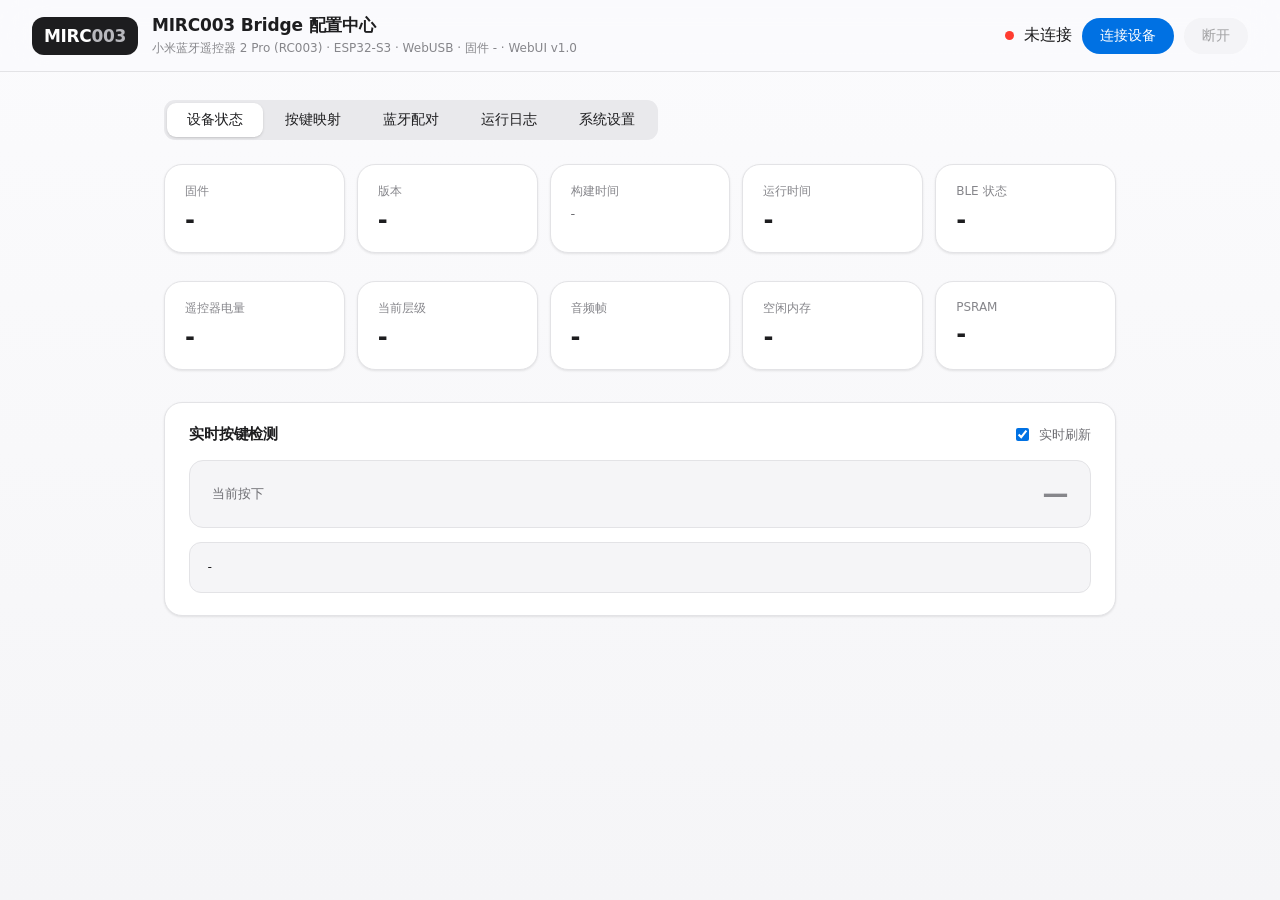
==== webusb-config/index.html @ 29a8bda3 "fix(webui): correct D-pad icon alignment and make icons white Icons anchored with bottom/right neede" ====
<!DOCTYPE html>
<html lang="zh-CN">
<head>
  <meta charset="UTF-8" />
  <meta name="viewport" content="width=device-width, initial-scale=1.0" />
  <meta name="theme-color" content="#fbfbfd" />
  <title>MIRC003 Bridge - WebUSB 配置中心</title>
  <link rel="stylesheet" href="assets/style.css?v=19" />
</head>
<body>
  <header class="topbar">
    <div class="brand">
      <div class="logo">MIRC<span>003</span></div>
      <div>
        <h1>MIRC003 Bridge 配置中心</h1>
        <p class="subtitle">小米蓝牙遥控器 2 Pro (RC003) · ESP32-S3 · WebUSB · <span id="hdr-version">固件 -</span> · <span id="webui-version">WebUI -</span></p>
      </div>
    </div>
    <div class="conn">
      <span id="conn-dot" class="dot"></span>
      <span id="conn-text">未连接</span>
      <button id="btn-connect" class="btn primary">连接设备</button>
      <button id="btn-disconnect" class="btn" disabled>断开</button>
    </div>
  </header>

  <main>
    <section id="unsupported" class="card warn hidden">
      当前浏览器不支持 WebUSB。请使用桌面版 Chrome / Edge（Android 版 Chrome 不支持 WebUSB）。
    </section>

    <nav class="tabs">
      <button class="tab active" data-tab="status">设备状态</button>
      <button class="tab" data-tab="keymap">按键映射</button>
      <button class="tab" data-tab="ble">蓝牙配对</button>
      <button class="tab" data-tab="logs">运行日志</button>
      <button class="tab" data-tab="system">系统设置</button>
    </nav>

    <!-- ================= 状态 ================= -->
    <section class="panel active" id="panel-status">
      <div class="grid stats">
        <div class="card stat"><span class="label">固件</span><span id="st-firmware" class="value">-</span></div>
        <div class="card stat"><span class="label">版本</span><span id="st-version" class="value">-</span></div>
        <div class="card stat"><span class="label">构建时间</span><span id="st-build" class="value small">-</span></div>
        <div class="card stat"><span class="label">运行时间</span><span id="st-uptime" class="value">-</span></div>
        <div class="card stat"><span class="label">BLE 状态</span><span id="st-ble" class="value">-</span></div>
        <div class="card stat"><span class="label">遥控器电量</span><span id="st-battery" class="value">-</span></div>
        <div class="card stat"><span class="label">当前层级</span><span id="st-layer" class="value">-</span></div>
        <div class="card stat"><span class="label">音频帧</span><span id="st-frames" class="value">-</span></div>
        <div class="card stat"><span class="label">空闲内存</span><span id="st-heap" class="value">-</span></div>
        <div class="card stat"><span class="label">PSRAM</span><span id="st-psram" class="value">-</span></div>
      </div>
      <div class="card">
        <div class="card-head">
          <h3>实时按键检测</h3>
          <label class="check"><input type="checkbox" id="telemetry-live" checked /> 实时刷新</label>
        </div>
        <div class="live-key">
          <span class="live-label">当前按下</span>
          <span id="live-key-name" class="live-value">—</span>
        </div>
        <pre id="telemetry" class="code">-</pre>
      </div>
    </section>

    <!-- ================= 按键映射 ================= -->
    <section class="panel" id="panel-keymap">
      <div class="card">
        <div class="card-head">
          <h3>配置层级</h3>
          <div class="row">
            <button id="btn-keymap-refresh" class="btn small">读取</button>
            <button id="btn-keymap-save" class="btn small primary">保存到设备</button>
            <button id="btn-keymap-reset" class="btn small danger">恢复出厂</button>
          </div>
        </div>
        <div id="layer-tabs" class="layer-tabs"></div>
        <p class="hint">点击遥控器上的按键进行单击 / 长按 / 双击行为配置。非默认层未配置的按键会自动继承默认层（穿透）。</p>
      </div>
      <div id="keymap-grid" class="keymap-grid"></div>
      <p class="remote-info" id="remote-info">将鼠标移到按键上查看映射</p>
    </section>

    <!-- ================= 蓝牙 ================= -->
    <section class="panel" id="panel-ble">
      <div class="card">
        <div class="card-head">
          <h3>已绑定遥控器</h3>
          <div class="row">
            <button id="btn-ble-info" class="btn small">刷新</button>
            <button id="btn-ble-unpair" class="btn small danger">解除绑定</button>
            <button id="btn-ble-reconnect" class="btn small">重新连接</button>
          </div>
        </div>
        <pre id="ble-info" class="code">-</pre>
      </div>
      <div class="card">
        <div class="card-head">
          <h3>扫描附近设备</h3>
          <button id="btn-ble-scan" class="btn small primary">扫描</button>
        </div>
        <p class="hint">拿起遥控器，同时按住「主页键 + 菜单键」3 秒，待指示灯快闪进入配对广播后点击扫描。</p>
        <div class="table-wrap">
          <table id="ble-table">
            <thead><tr><th>名称</th><th>MAC</th><th>RSSI</th><th></th></tr></thead>
            <tbody></tbody>
          </table>
        </div>
      </div>
    </section>

    <!-- ================= 日志 ================= -->
    <section class="panel" id="panel-logs">
      <div class="card">
        <div class="card-head">
          <h3>设备日志</h3>
          <div class="row">
            <label class="check"><input type="checkbox" id="log-auto" checked /> 自动刷新</label>
            <button id="btn-logs-refresh" class="btn small">刷新</button>
            <button id="btn-logs-clear" class="btn small danger">清空</button>
          </div>
        </div>
        <pre id="log-view" class="code log-view"></pre>
      </div>
    </section>

    <!-- ================= 系统 ================= -->
    <section class="panel" id="panel-system">
      <div class="card">
        <h3>设备信息</h3>
        <pre id="device-info" class="code">-</pre>
      </div>
      <div class="card">
        <h3>操作</h3>
        <div class="row">
          <button id="btn-restart" class="btn">重启设备</button>
          <button id="btn-nvs-reset" class="btn danger">恢复出厂设置 (清空 NVS)</button>
        </div>
        <p class="hint">恢复出厂设置会清除按键映射与蓝牙绑定信息，设备将自动重启。</p>
      </div>
      <div class="card">
        <h3>原始配置 (JSON)</h3>
        <p class="hint">可在此直接导入 / 导出完整多层级配置。</p>
        <textarea id="raw-json" class="raw" spellcheck="false"></textarea>
        <div class="row">
          <button id="btn-json-load" class="btn small">从设备读取</button>
          <button id="btn-json-apply" class="btn small primary">写入设备</button>
        </div>
      </div>
    </section>
  </main>

  <!-- 按键编辑弹窗 -->
  <div id="modal" class="modal hidden">
    <div class="modal-box">
      <div class="card-head">
        <h3 id="modal-title">按键配置</h3>
        <button id="modal-close" class="btn small">关闭</button>
      </div>
      <div id="modal-body"></div>
      <div class="row end">
        <button id="modal-cancel" class="btn small">取消</button>
        <button id="modal-apply" class="btn small primary">应用</button>
      </div>
    </div>
  </div>

  <div id="toast" class="toast hidden"></div>

  <script src="assets/mirc003.js?v=2"></script>
  <script src="assets/app.js?v=26"></script>
</body>
</html>
---- webusb-config/assets/style.css ----
:root {
  color-scheme: light;
  /* Apple / Xiaomi inspired light palette */
  --bg: #f5f5f7;
  --bg-grad: #fbfbfd;
  --surface: #ffffff;
  --surface-2: #f5f5f7;
  --border: #e3e3e6;
  --border-strong: #d2d2d7;
  --text: #1d1d1f;
  --text-2: #6e6e73;
  --text-3: #86868b;
  --accent: #0071e3;
  --accent-hover: #0077ed;
  --accent-soft: rgba(0, 113, 227, 0.1);
  --green: #34c759;
  --red: #ff3b30;
  --orange: #ff9500;
  --shadow-sm: 0 1px 2px rgba(0, 0, 0, 0.04), 0 1px 3px rgba(0, 0, 0, 0.06);
  --shadow-md: 0 4px 14px rgba(0, 0, 0, 0.08);
  --radius: 18px;
}

* { box-sizing: border-box; }

html { scroll-behavior: smooth; }

body {
  margin: 0;
  font-family: -apple-system, BlinkMacSystemFont, "SF Pro Text", "SF Pro Display",
    "PingFang SC", "Helvetica Neue", "Microsoft YaHei", system-ui, sans-serif;
  background: linear-gradient(180deg, var(--bg-grad) 0%, var(--bg) 100%);
  color: var(--text);
  min-height: 100vh;
  -webkit-font-smoothing: antialiased;
  text-rendering: optimizeLegibility;
}

h1, h2, h3 { margin: 0; font-weight: 600; letter-spacing: -0.01em; }

/* ----------------------------- top bar ----------------------------- */
.topbar {
  display: flex;
  align-items: center;
  justify-content: space-between;
  gap: 16px;
  padding: 14px 32px;
  background: rgba(251, 251, 253, 0.8);
  border-bottom: 1px solid var(--border);
  position: sticky;
  top: 0;
  backdrop-filter: saturate(180%) blur(20px);
  -webkit-backdrop-filter: saturate(180%) blur(20px);
  z-index: 20;
  flex-wrap: wrap;
}

.brand { display: flex; align-items: center; gap: 14px; }
.logo {
  font-weight: 600;
  font-size: 17px;
  letter-spacing: -0.02em;
  color: #fff;
  padding: 9px 12px;
  border-radius: 12px;
  background: var(--text);
}
.logo span { color: #b8b8bd; }
h1 { font-size: 17px; font-weight: 600; }
.subtitle { margin: 3px 0 0; color: var(--text-3); font-size: 12px; }

.conn { display: flex; align-items: center; gap: 10px; }
.dot {
  width: 9px; height: 9px; border-radius: 50%;
  background: var(--red);
  transition: background 0.2s ease;
}
.dot.on { background: var(--green); }

main { max-width: 1000px; margin: 0 auto; padding: 26px 24px 90px; }

/* ----------------------------- tabs (segmented) ----------------------------- */
.tabs {
  display: inline-flex;
  gap: 2px;
  margin: 2px 0 24px;
  padding: 3px;
  border-radius: 11px;
  background: #e9e9ec;
  flex-wrap: wrap;
}
.tab {
  background: transparent;
  color: var(--text);
  border: none;
  padding: 8px 20px;
  border-radius: 9px;
  cursor: pointer;
  font-size: 14px;
  font-weight: 500;
  transition: background 0.15s ease, box-shadow 0.15s ease;
}
.tab:hover { color: var(--text); }
.tab.active {
  background: #fff;
  box-shadow: 0 1px 3px rgba(0, 0, 0, 0.12), 0 1px 1px rgba(0, 0, 0, 0.04);
}

.panel { display: none; }
.panel.active { display: block; animation: fade 0.24s ease; }
@keyframes fade { from { opacity: 0; transform: translateY(5px); } to { opacity: 1; } }

/* ----------------------------- cards ----------------------------- */
.card {
  background: var(--surface);
  border: 1px solid var(--border);
  border-radius: var(--radius);
  padding: 22px 24px;
  margin-bottom: 16px;
  box-shadow: var(--shadow-sm);
}
.card.warn { border-color: #ffd60a; background: #fffbe6; color: #7a5c00; }
.card-head {
  display: flex;
  align-items: center;
  justify-content: space-between;
  gap: 12px;
  margin-bottom: 16px;
  flex-wrap: wrap;
}
.card-head h3 { font-size: 15px; font-weight: 600; }

/* ----------------------------- stats ----------------------------- */
.grid { display: grid; gap: 12px; }
.stats { grid-template-columns: repeat(auto-fill, minmax(160px, 1fr)); margin-bottom: 16px; }
.stat {
  display: flex;
  flex-direction: column;
  gap: 6px;
  padding: 18px 20px;
  transition: transform 0.18s ease, box-shadow 0.18s ease;
}
.stat:hover { transform: translateY(-2px); box-shadow: var(--shadow-md); }
.stat .label { color: var(--text-3); font-size: 12px; font-weight: 500; }
.stat .value { font-size: 24px; font-weight: 600; letter-spacing: -0.02em; }
.stat .value.small { font-size: 13px; font-weight: 500; color: var(--text-2); }

/* ----------------------------- buttons ----------------------------- */
.btn {
  background: #e8e8ed;
  color: var(--text);
  border: none;
  border-radius: 980px;
  padding: 9px 18px;
  cursor: pointer;
  font-size: 14px;
  font-weight: 500;
  font-family: inherit;
  transition: background 0.15s ease, transform 0.12s ease, opacity 0.15s ease;
}
.btn:hover:not(:disabled) { background: #dcdce1; }
.btn:active:not(:disabled) { transform: scale(0.97); }
.btn:focus-visible { outline: 3px solid var(--accent-soft); outline-offset: 1px; }
.btn:disabled { opacity: 0.4; cursor: not-allowed; }
.btn.small { padding: 7px 15px; font-size: 13px; }
.btn.primary { background: var(--accent); color: #fff; }
.btn.primary:hover:not(:disabled) { background: var(--accent-hover); }
.btn.danger { background: #fff0ef; color: var(--red); }
.btn.danger:hover:not(:disabled) { background: #ffe3e1; }
.row { display: flex; gap: 10px; align-items: center; flex-wrap: wrap; }
.row.end { justify-content: flex-end; margin-top: 16px; }
.hint { color: var(--text-2); font-size: 13px; margin: 8px 0 0; line-height: 1.6; }

/* ----------------------------- code ----------------------------- */
.code {
  background: var(--surface-2);
  border: 1px solid var(--border);
  border-radius: 12px;
  padding: 14px 16px;
  font-family: "SF Mono", "Cascadia Code", Menlo, Consolas, monospace;
  font-size: 12.5px;
  line-height: 1.65;
  color: var(--text);
  overflow: auto;
  max-height: 260px;
  white-space: pre-wrap;
  word-break: break-word;
  margin: 0;
}
.log-view { max-height: 460px; }

/* ----------------------------- live key ----------------------------- */
.live-key {
  display: flex;
  align-items: center;
  justify-content: space-between;
  gap: 14px;
  padding: 18px 22px;
  margin-bottom: 14px;
  border-radius: 14px;
  background: var(--surface-2);
  border: 1px solid var(--border);
}
.live-key .live-label { color: var(--text-2); font-size: 13px; }
.live-key .live-value {
  font-size: 26px;
  font-weight: 600;
  letter-spacing: -0.02em;
  color: var(--text-3);
  transition: color 0.1s ease;
}
.live-key .live-value.active { color: var(--accent); }

/* ----------------------------- layer tabs ----------------------------- */
.layer-tabs { display: flex; gap: 8px; flex-wrap: wrap; margin-bottom: 16px; }
.layer-tab {
  padding: 8px 16px;
  border-radius: 980px;
  border: 1px solid var(--border-strong);
  background: var(--surface);
  color: var(--text-2);
  cursor: pointer;
  font-size: 13px;
  font-weight: 500;
  transition: all 0.15s ease;
}
.layer-tab:hover { border-color: var(--accent); color: var(--text); }
.layer-tab.active { background: var(--text); border-color: var(--text); color: #fff; }
.layer-tab .swatch { display: inline-block; width: 8px; height: 8px; border-radius: 50%; margin-right: 7px; vertical-align: middle; }

/* ----------------------------- remote (Xiaomi-style) ----------------------------- */
.remote {
  position: relative;
  width: min(200px, 72vw);
  margin: 0 auto;
  padding: 28px 22px 34px;
  display: flex;
  flex-direction: column;
  align-items: center;
  border: 1px solid #d2d2d5;
  border-radius: 32px;
  background: #ededee;
  box-shadow: 0 18px 44px rgba(0, 0, 0, 0.12);
}
.remote::before {
  content: "";
  position: absolute;
  inset: 10px;
  border-radius: 23px;
  border: 1px solid rgba(255, 255, 255, 0.7);
  pointer-events: none;
}
.remote-top {
  width: 100%;
  display: flex;
  justify-content: space-between;
  margin-bottom: 26px;
}
.utility, .round, .volume button {
  display: grid;
  place-items: center;
  background: #27282a;
  color: #bfc0c0;
  border: 1px solid #343538;
  cursor: pointer;
  font-family: inherit;
  transition: background 0.15s ease, color 0.15s ease, transform 0.12s ease, box-shadow 0.15s ease;
}
.utility { width: 42px; height: 42px; border-radius: 50%; }
.utility svg, .round svg {
  width: 19px; height: 19px; fill: none;
  stroke: currentColor; stroke-width: 1.8; stroke-linecap: round; stroke-linejoin: round;
}
.utility:hover, .round:hover {
  background: #34363a;
  color: #fff;
  transform: translateY(-2px);
  box-shadow: 0 8px 18px rgba(0, 0, 0, 0.22);
}
.utility:active, .round:active, .volume button:active { transform: scale(0.95); }

.dpad {
  --ring: 30px;
  position: relative;
  width: 100%;
  aspect-ratio: 1;
  margin: 0 0 28px;
}
/* four quarter-ring direction keys (clipped to their quadrant so hovers don't overlap) */
.arc {
  position: absolute;
  inset: 0;
  border-radius: 50%;
  border: var(--ring) solid transparent;
  background: transparent;
  cursor: pointer;
  color: #3a3b3e;
  transition: color 0.15s ease;
}
.arc.up    { border-top-color: currentColor; clip-path: polygon(0 0, 100% 0, 50% 50%); }
.arc.right { border-right-color: currentColor; clip-path: polygon(100% 0, 100% 100%, 50% 50%); }
.arc.down  { border-bottom-color: currentColor; clip-path: polygon(0 100%, 100% 100%, 50% 50%); }
.arc.left  { border-left-color: currentColor; clip-path: polygon(0 0, 0 100%, 50% 50%); }
.arc:hover { color: #56585d; }
.arc:active { color: #6b6d73; }
.arc svg { position: absolute; width: 15px; height: 15px; fill: #fff; }
.arc.up svg    { top: calc(-1 * var(--ring) / 2); left: 50%; transform: translate(-50%, -50%); }
.arc.down svg  { bottom: calc(-1 * var(--ring) / 2); left: 50%; transform: translate(-50%, 50%); }
.arc.left svg  { left: calc(-1 * var(--ring) / 2); top: 50%; transform: translate(-50%, -50%); }
.arc.right svg { right: calc(-1 * var(--ring) / 2); top: 50%; transform: translate(50%, -50%); }
/* OK key fills the area inside the white ring */
.dp.ok {
  position: absolute;
  top: 50%;
  left: 50%;
  width: 56%;
  height: 56%;
  transform: translate(-50%, -50%);
  background: linear-gradient(180deg, #34353a, #2a2b2e);
  border: 1.5px solid rgba(255, 255, 255, 0.8);
  border-radius: 50%;
  color: #c8c9cc;
  cursor: pointer;
  box-shadow: inset 0 1px 0 rgba(255, 255, 255, 0.08);
  transition: background 0.15s ease, color 0.15s ease, transform 0.12s ease;
}
.dp.ok:hover { background: linear-gradient(180deg, #3f4045, #333438); color: #fff; transform: translate(-50%, -50%) scale(1.03); }
.dp.ok:active { transform: translate(-50%, -50%) scale(0.96); }

.remote-controls {
  width: 100%;
  display: grid;
  grid-template-columns: 1fr 1fr;
  gap: 16px 12px;
  justify-items: start;
  align-items: center;
}
.remote-controls .volume,
.remote-controls .round.tv { justify-self: end; }
.round { width: 50px; height: 50px; border-radius: 50%; }
.round.back svg { width: 21px; }
.round.home svg, .round.menu svg { width: 20px; }
.round.tv { font-size: 12px; font-weight: 600; }
.round.tv span { padding: 2px 5px; border: 1.4px solid currentColor; border-radius: 5px; }
.volume {
  width: 50px;
  grid-row: span 2;
  align-self: stretch;
  overflow: hidden;
  display: grid;
  grid-template-rows: 1fr 1fr;
  border-radius: 25px;
  border: 1px solid #343538;
  background: #27282a;
}
.volume button { border-radius: 0; border: none; font-size: 22px; font-weight: 200; }
.volume button:first-child { border-bottom: 1px solid #414245; }
.volume button:hover { background: #34363a; color: #fff; }

.remote-info {
  text-align: center;
  color: var(--text-2);
  font-size: 13px;
  margin: 16px 0 0;
  min-height: 20px;
}
.remote-info b { color: var(--text); font-weight: 600; }

/* ----------------------------- tables ----------------------------- */
table { width: 100%; border-collapse: collapse; font-size: 13px; }
th, td { text-align: left; padding: 12px 10px; border-bottom: 1px solid var(--border); }
th { color: var(--text-3); font-weight: 500; }
tbody tr:hover { background: var(--surface-2); }
tbody tr:last-child td { border-bottom: none; }
.table-wrap { overflow: auto; max-height: 320px; }

/* ----------------------------- modal ----------------------------- */
.modal {
  position: fixed;
  inset: 0;
  background: rgba(0, 0, 0, 0.35);
  backdrop-filter: blur(4px);
  display: flex;
  align-items: center;
  justify-content: center;
  z-index: 40;
  padding: 20px;
}
.modal.hidden, .hidden { display: none !important; }
.modal-box {
  width: min(680px, 100%);
  max-height: 88vh;
  overflow: auto;
  background: var(--surface);
  border: 1px solid var(--border);
  border-radius: 20px;
  padding: 24px;
  box-shadow: 0 30px 70px rgba(0, 0, 0, 0.25);
}

/* ----------------------------- forms ----------------------------- */
.field { margin: 12px 0; }
.field label { display: block; color: var(--text-2); font-size: 12px; font-weight: 500; margin-bottom: 6px; }
input[type="text"], input[type="number"], select, textarea {
  width: 100%;
  background: var(--surface-2);
  border: 1px solid var(--border-strong);
  color: var(--text);
  border-radius: 11px;
  padding: 10px 12px;
  font-size: 14px;
  font-family: inherit;
  transition: border-color 0.15s ease, box-shadow 0.15s ease, background 0.15s ease;
}
input:focus, select:focus, textarea:focus {
  outline: none;
  background: #fff;
  border-color: var(--accent);
  box-shadow: 0 0 0 3px var(--accent-soft);
}
textarea.raw { min-height: 220px; font-family: "SF Mono", "Cascadia Code", Menlo, Consolas, monospace; font-size: 12.5px; }
.check { display: inline-flex; align-items: center; gap: 7px; color: var(--text-2); font-size: 13px; }
.check input { width: auto; accent-color: var(--accent); }
.mods { display: flex; flex-wrap: wrap; gap: 8px 16px; }
.mods .check { font-size: 12px; }
.action-block {
  border: 1px solid var(--border);
  border-radius: 14px;
  padding: 16px;
  margin: 12px 0;
  background: var(--surface-2);
}
.action-block h4 { margin: 0 0 10px; font-size: 13px; font-weight: 600; color: var(--text); }
.inline { display: flex; gap: 12px; flex-wrap: wrap; }
.inline > * { flex: 1; min-width: 120px; }

/* ----------------------------- toast ----------------------------- */
.toast {
  position: fixed;
  bottom: 28px;
  left: 50%;
  transform: translateX(-50%);
  background: var(--text);
  color: #fff;
  padding: 12px 22px;
  border-radius: 980px;
  z-index: 60;
  box-shadow: 0 12px 30px rgba(0, 0, 0, 0.25);
  font-size: 14px;
  font-weight: 500;
  animation: toast-in 0.2s ease;
}
@keyframes toast-in { from { opacity: 0; transform: translate(-50%, 8px); } to { opacity: 1; } }
.toast.error { background: var(--red); }

/* ----------------------------- responsive ----------------------------- */
@media (max-width: 640px) {
  .topbar { padding: 12px 16px; }
  main { padding: 18px 14px 70px; }
  .remote { padding: 20px 18px 24px; border-radius: 32px; }
  .stats { grid-template-columns: repeat(auto-fill, minmax(140px, 1fr)); }
}
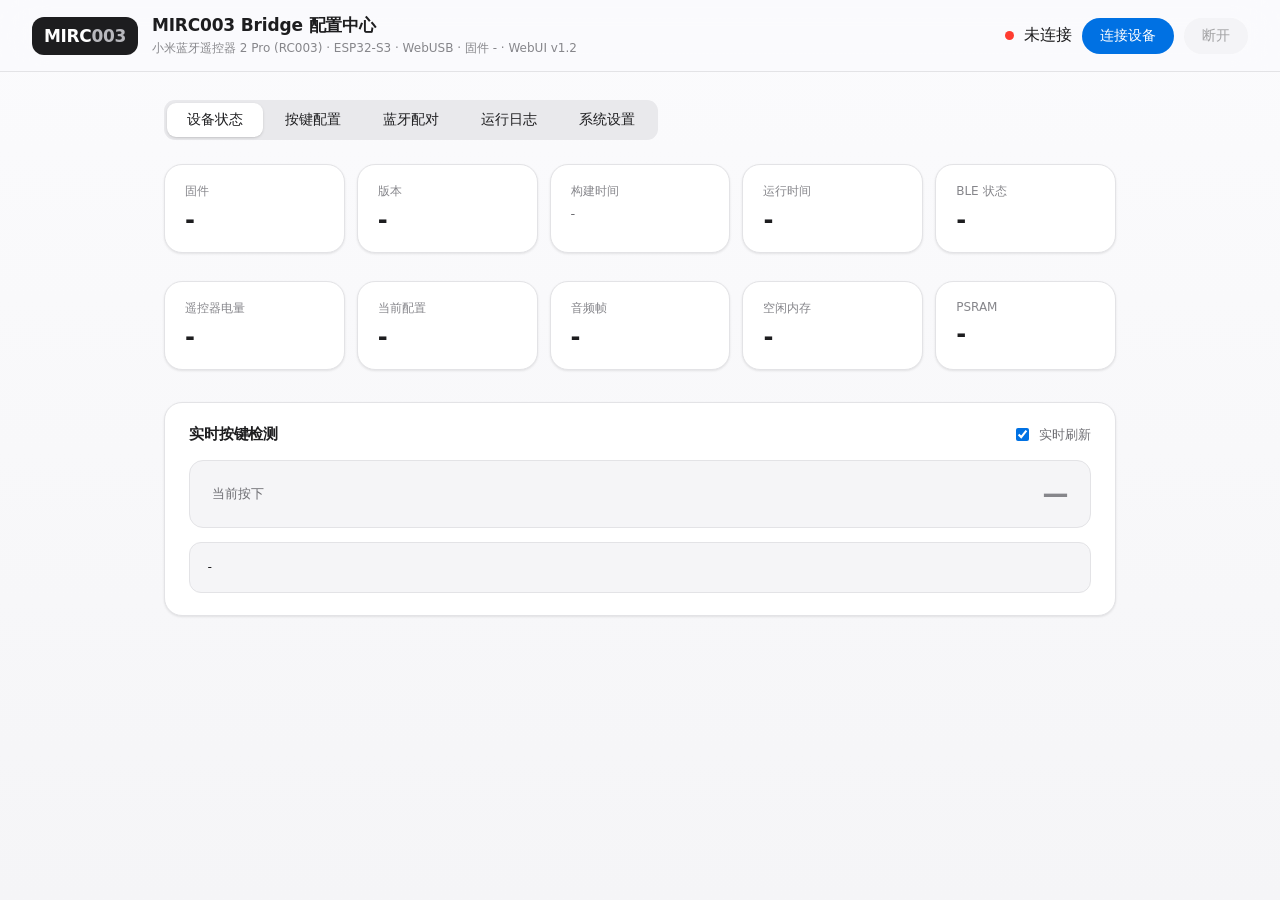
==== commit b3f144d0: "feat: mouse mapping, independent configs, WebUSB layer switching - usb: remove CDC debug console; ad" ====
--- a/webusb-config/index.html
+++ b/webusb-config/index.html
@@ -5,7 +5,7 @@
   <meta name="viewport" content="width=device-width, initial-scale=1.0" />
   <meta name="theme-color" content="#fbfbfd" />
   <title>MIRC003 Bridge - WebUSB 配置中心</title>
-  <link rel="stylesheet" href="assets/style.css?v=19" />
+  <link rel="stylesheet" href="assets/style.css?v=20" />
 </head>
 <body>
   <header class="topbar">
@@ -31,7 +31,7 @@
 
     <nav class="tabs">
       <button class="tab active" data-tab="status">设备状态</button>
-      <button class="tab" data-tab="keymap">按键映射</button>
+      <button class="tab" data-tab="keymap">按键配置</button>
       <button class="tab" data-tab="ble">蓝牙配对</button>
       <button class="tab" data-tab="logs">运行日志</button>
       <button class="tab" data-tab="system">系统设置</button>
@@ -46,7 +46,7 @@
         <div class="card stat"><span class="label">运行时间</span><span id="st-uptime" class="value">-</span></div>
         <div class="card stat"><span class="label">BLE 状态</span><span id="st-ble" class="value">-</span></div>
         <div class="card stat"><span class="label">遥控器电量</span><span id="st-battery" class="value">-</span></div>
-        <div class="card stat"><span class="label">当前层级</span><span id="st-layer" class="value">-</span></div>
+        <div class="card stat"><span class="label">当前配置</span><span id="st-layer" class="value">-</span></div>
         <div class="card stat"><span class="label">音频帧</span><span id="st-frames" class="value">-</span></div>
         <div class="card stat"><span class="label">空闲内存</span><span id="st-heap" class="value">-</span></div>
         <div class="card stat"><span class="label">PSRAM</span><span id="st-psram" class="value">-</span></div>
@@ -64,19 +64,20 @@
       </div>
     </section>
 
-    <!-- ================= 按键映射 ================= -->
+    <!-- ================= 按键配置 ================= -->
     <section class="panel" id="panel-keymap">
       <div class="card">
         <div class="card-head">
-          <h3>配置层级</h3>
+          <h3>配置方案</h3>
           <div class="row">
+            <button id="btn-keymap-activate" class="btn small">设为当前配置</button>
             <button id="btn-keymap-refresh" class="btn small">读取</button>
             <button id="btn-keymap-save" class="btn small primary">保存到设备</button>
             <button id="btn-keymap-reset" class="btn small danger">恢复出厂</button>
           </div>
         </div>
         <div id="layer-tabs" class="layer-tabs"></div>
-        <p class="hint">点击遥控器上的按键进行单击 / 长按 / 双击行为配置。非默认层未配置的按键会自动继承默认层（穿透）。</p>
+        <p class="hint">各配置方案的按键映射相互独立：只有在当前配置里设置过的按键才会生效。若想让某个手势沿用默认配置，把该动作设为「穿透继承」。</p>
       </div>
       <div id="keymap-grid" class="keymap-grid"></div>
       <p class="remote-info" id="remote-info">将鼠标移到按键上查看映射</p>
@@ -141,7 +142,7 @@
       </div>
       <div class="card">
         <h3>原始配置 (JSON)</h3>
-        <p class="hint">可在此直接导入 / 导出完整多层级配置。</p>
+        <p class="hint">可在此直接导入 / 导出完整多配置方案。</p>
         <textarea id="raw-json" class="raw" spellcheck="false"></textarea>
         <div class="row">
           <button id="btn-json-load" class="btn small">从设备读取</button>
@@ -168,7 +169,7 @@
 
   <div id="toast" class="toast hidden"></div>
 
-  <script src="assets/mirc003.js?v=2"></script>
-  <script src="assets/app.js?v=26"></script>
+  <script src="assets/mirc003.js?v=5"></script>
+  <script src="assets/app.js?v=35"></script>
 </body>
 </html>
--- a/webusb-config/assets/style.css
+++ b/webusb-config/assets/style.css
@@ -226,7 +226,6 @@
 }
 .layer-tab:hover { border-color: var(--accent); color: var(--text); }
 .layer-tab.active { background: var(--text); border-color: var(--text); color: #fff; }
-.layer-tab .swatch { display: inline-block; width: 8px; height: 8px; border-radius: 50%; margin-right: 7px; vertical-align: middle; }
 
 /* ----------------------------- remote (Xiaomi-style) ----------------------------- */
 .remote {
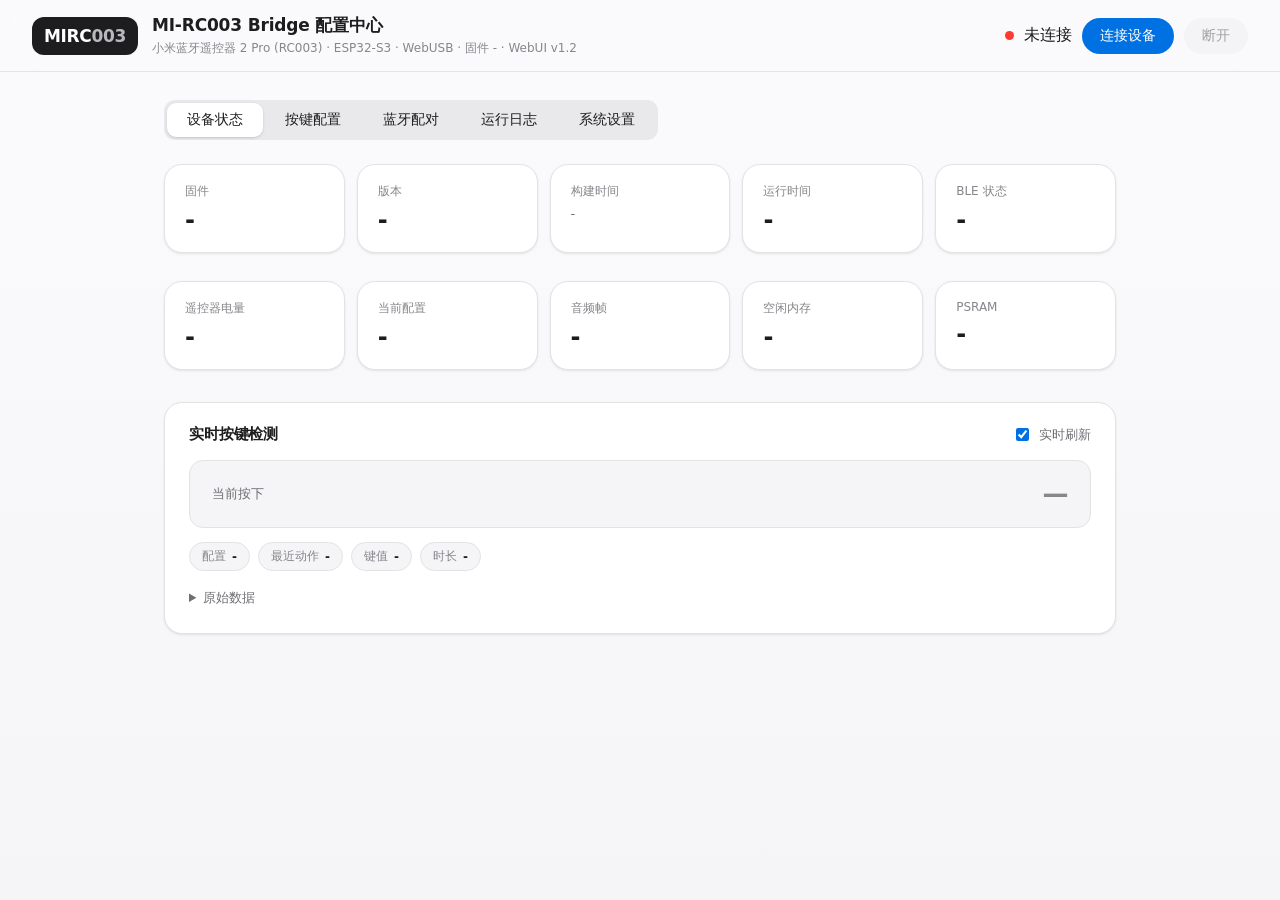
==== commit f014a2de: "feat: rename to MI-RC003-ESP32-Bridge and improve config UI - rename project/firmware/USB identity t" ====
--- a/webusb-config/index.html
+++ b/webusb-config/index.html
@@ -4,15 +4,15 @@
   <meta charset="UTF-8" />
   <meta name="viewport" content="width=device-width, initial-scale=1.0" />
   <meta name="theme-color" content="#fbfbfd" />
-  <title>MIRC003 Bridge - WebUSB 配置中心</title>
-  <link rel="stylesheet" href="assets/style.css?v=20" />
+  <title>MI-RC003 Bridge - WebUSB 配置中心</title>
+  <link rel="stylesheet" href="assets/style.css?v=23" />
 </head>
 <body>
   <header class="topbar">
     <div class="brand">
       <div class="logo">MIRC<span>003</span></div>
       <div>
-        <h1>MIRC003 Bridge 配置中心</h1>
+        <h1>MI-RC003 Bridge 配置中心</h1>
         <p class="subtitle">小米蓝牙遥控器 2 Pro (RC003) · ESP32-S3 · WebUSB · <span id="hdr-version">固件 -</span> · <span id="webui-version">WebUI -</span></p>
       </div>
     </div>
@@ -60,7 +60,16 @@
           <span class="live-label">当前按下</span>
           <span id="live-key-name" class="live-value">—</span>
         </div>
-        <pre id="telemetry" class="code">-</pre>
+        <div class="live-meta">
+          <span class="chip">配置 <b id="live-layer">-</b></span>
+          <span class="chip">最近动作 <b id="live-action">-</b></span>
+          <span class="chip">键值 <b id="live-codes">-</b></span>
+          <span class="chip">时长 <b id="live-duration">-</b></span>
+        </div>
+        <details class="live-raw">
+          <summary>原始数据</summary>
+          <pre id="telemetry" class="code">-</pre>
+        </details>
       </div>
     </section>
 
@@ -77,7 +86,7 @@
           </div>
         </div>
         <div id="layer-tabs" class="layer-tabs"></div>
-        <p class="hint">各配置方案的按键映射相互独立：只有在当前配置里设置过的按键才会生效。若想让某个手势沿用默认配置，把该动作设为「穿透继承」。</p>
+        <p class="hint">各配置方案的按键映射相互独立：只有在当前配置里设置过的按键才会生效。若想让某个手势沿用默认配置，把该动作设为「穿透继承」。<br />蓝色圆点表示该键已配置，配置标签上的绿点表示设备当前生效的配置；点击配置标签会同时切换设备。</p>
       </div>
       <div id="keymap-grid" class="keymap-grid"></div>
       <p class="remote-info" id="remote-info">将鼠标移到按键上查看映射</p>
@@ -161,6 +170,7 @@
       </div>
       <div id="modal-body"></div>
       <div class="row end">
+        <button id="modal-clear" class="btn small danger">清除此键</button>
         <button id="modal-cancel" class="btn small">取消</button>
         <button id="modal-apply" class="btn small primary">应用</button>
       </div>
@@ -169,7 +179,7 @@
 
   <div id="toast" class="toast hidden"></div>
 
-  <script src="assets/mirc003.js?v=5"></script>
-  <script src="assets/app.js?v=35"></script>
+  <script src="assets/mi-rc003.js?v=6"></script>
+  <script src="assets/app.js?v=38"></script>
 </body>
 </html>
--- a/webusb-config/assets/style.css
+++ b/webusb-config/assets/style.css
@@ -452,6 +452,142 @@
 @keyframes toast-in { from { opacity: 0; transform: translate(-50%, 8px); } to { opacity: 1; } }
 .toast.error { background: var(--red); }
 
+/* ----------------------------- keymap usability ----------------------------- */
+/* Config tab that is currently active on the device. */
+.layer-tab.device-active { border-color: var(--green); color: var(--text); }
+.layer-tab.device-active::before {
+  content: "";
+  display: inline-block;
+  width: 7px; height: 7px;
+  border-radius: 50%;
+  background: var(--green);
+  margin-right: 7px;
+  vertical-align: middle;
+}
+.layer-tab.active.device-active { color: #fff; }
+
+/* Keys that have a mapping in the current configuration. */
+.utility, .round, .dp.ok, .volume button { position: relative; }
+.utility.key-configured::after,
+.round.key-configured::after,
+.dp.ok.key-configured::after,
+.volume button.key-configured::after {
+  content: "";
+  position: absolute;
+  top: 2px; right: 2px;
+  width: 8px; height: 8px;
+  border-radius: 50%;
+  background: var(--accent);
+  box-shadow: 0 0 0 2px rgba(255, 255, 255, 0.9);
+  pointer-events: none;
+}
+.arc.key-configured { color: var(--accent); }
+.arc.key-configured:hover { color: var(--accent-hover); }
+
+/* Unsaved-changes badge on the save button. */
+.btn.dirty { position: relative; }
+.btn.dirty::after {
+  content: "";
+  position: absolute;
+  top: -3px; right: -3px;
+  width: 9px; height: 9px;
+  border-radius: 50%;
+  background: var(--orange);
+  box-shadow: 0 0 0 2px #fff;
+}
+
+/* ----------------------------- live key status ----------------------------- */
+.live-meta { display: flex; flex-wrap: wrap; gap: 8px; margin: 0 0 14px; }
+.live-meta .chip {
+  display: inline-flex;
+  align-items: center;
+  gap: 6px;
+  padding: 5px 12px;
+  border-radius: 980px;
+  background: var(--surface-2);
+  border: 1px solid var(--border);
+  font-size: 12px;
+  color: var(--text-3);
+}
+.live-meta .chip b { color: var(--text); font-weight: 600; }
+.live-raw { margin: 0; }
+.live-raw summary { cursor: pointer; color: var(--text-2); font-size: 13px; padding: 4px 0; }
+.live-raw[open] summary { margin-bottom: 10px; }
+
+.live-key .live-value.active { animation: live-pulse 0.5s ease; }
+@keyframes live-pulse {
+  0% { transform: scale(1); }
+  45% { transform: scale(1.14); }
+  100% { transform: scale(1); }
+}
+
+/* Pressed key highlight on the remote image. */
+.utility.pressed, .round.pressed, .volume button.pressed, .dp.ok.pressed {
+  background: var(--green);
+  border-color: var(--green);
+  color: #fff;
+}
+.arc.pressed { color: var(--green); }
+
+/* ----------------------------- key editor ----------------------------- */
+.gesture-tabs {
+  display: inline-flex;
+  gap: 2px;
+  padding: 3px;
+  border-radius: 11px;
+  background: #e9e9ec;
+  margin-bottom: 14px;
+}
+.gesture-tab {
+  border: none;
+  background: transparent;
+  color: var(--text);
+  padding: 7px 18px;
+  border-radius: 9px;
+  cursor: pointer;
+  font-size: 13px;
+  font-weight: 500;
+  font-family: inherit;
+  transition: background 0.15s ease, box-shadow 0.15s ease;
+}
+.gesture-tab.active { background: #fff; box-shadow: 0 1px 3px rgba(0, 0, 0, 0.12); }
+.gesture-tab.has-action::after {
+  content: "";
+  display: inline-block;
+  width: 6px;
+  height: 6px;
+  border-radius: 50%;
+  background: var(--accent);
+  margin-left: 6px;
+  vertical-align: middle;
+}
+
+.preset-bar {
+  display: flex;
+  flex-direction: column;
+  gap: 8px;
+  margin-bottom: 16px;
+  padding: 12px 14px;
+  background: var(--surface-2);
+  border: 1px solid var(--border);
+  border-radius: 12px;
+}
+.preset-group { display: flex; align-items: center; gap: 8px; flex-wrap: wrap; }
+.preset-label { color: var(--text-3); font-size: 12px; min-width: 42px; }
+.preset {
+  border: 1px solid var(--border-strong);
+  background: var(--surface);
+  color: var(--text);
+  border-radius: 8px;
+  padding: 5px 11px;
+  font-size: 12px;
+  font-family: inherit;
+  cursor: pointer;
+  transition: background 0.12s ease, border-color 0.12s ease, color 0.12s ease, transform 0.1s ease;
+}
+.preset:hover { border-color: var(--accent); color: var(--accent); background: var(--accent-soft); }
+.preset:active { transform: scale(0.95); }
+
 /* ----------------------------- responsive ----------------------------- */
 @media (max-width: 640px) {
   .topbar { padding: 12px 16px; }
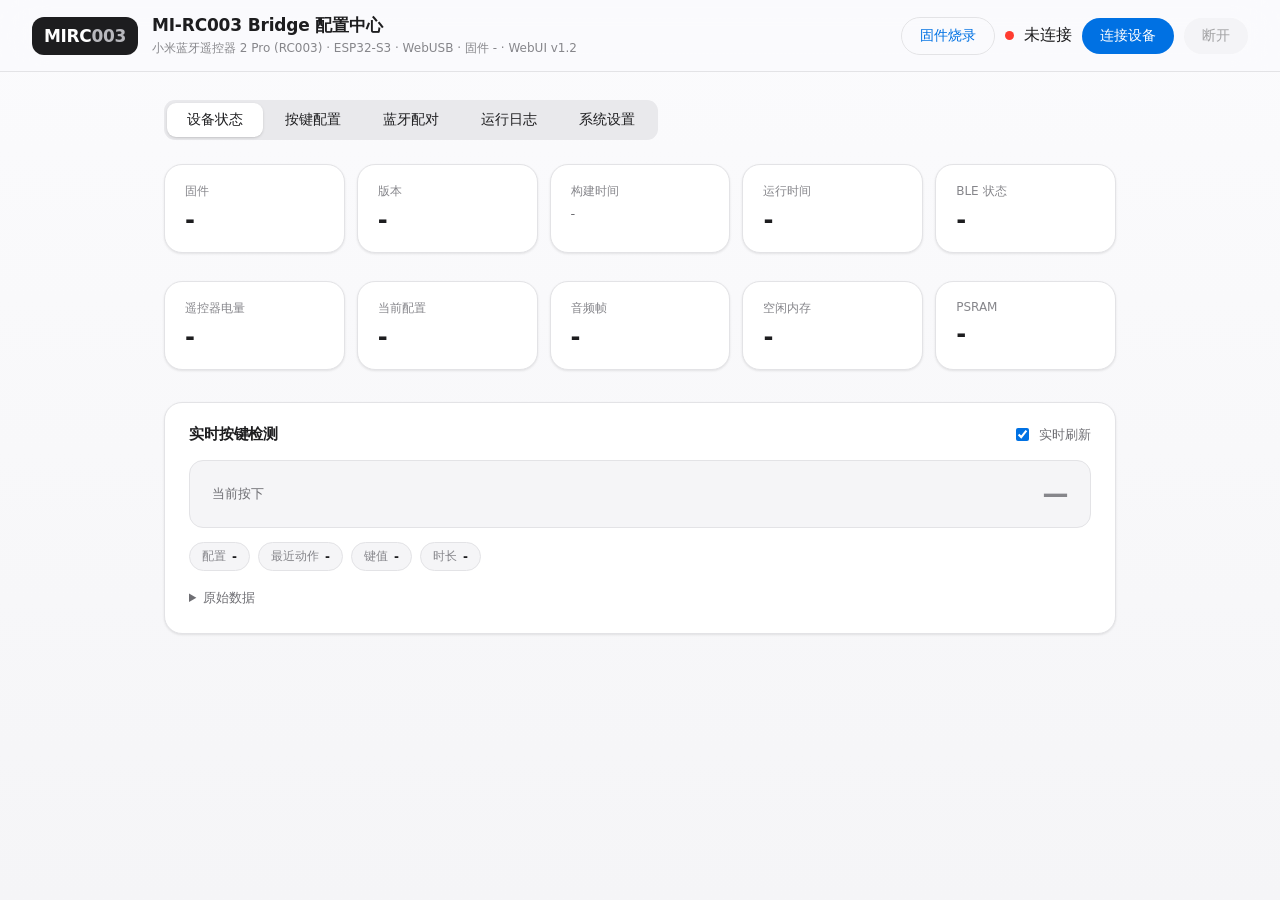
==== commit f72e15a8: "feat(webui): add link to firmware flash page from config center" ====
--- a/webusb-config/index.html
+++ b/webusb-config/index.html
@@ -5,7 +5,7 @@
   <meta name="viewport" content="width=device-width, initial-scale=1.0" />
   <meta name="theme-color" content="#fbfbfd" />
   <title>MI-RC003 Bridge - WebUSB 配置中心</title>
-  <link rel="stylesheet" href="assets/style.css?v=23" />
+  <link rel="stylesheet" href="assets/style.css?v=24" />
 </head>
 <body>
   <header class="topbar">
@@ -17,6 +17,7 @@
       </div>
     </div>
     <div class="conn">
+      <a class="btn link" href="flash/">固件烧录</a>
       <span id="conn-dot" class="dot"></span>
       <span id="conn-text">未连接</span>
       <button id="btn-connect" class="btn primary">连接设备</button>
--- a/webusb-config/assets/style.css
+++ b/webusb-config/assets/style.css
@@ -167,6 +167,16 @@
 .btn.primary:hover:not(:disabled) { background: var(--accent-hover); }
 .btn.danger { background: #fff0ef; color: var(--red); }
 .btn.danger:hover:not(:disabled) { background: #ffe3e1; }
+a.btn.link {
+  display: inline-flex;
+  align-items: center;
+  gap: 6px;
+  text-decoration: none;
+  background: transparent;
+  border: 1px solid var(--border);
+  color: var(--accent);
+}
+a.btn.link:hover { background: var(--accent-soft); }
 .row { display: flex; gap: 10px; align-items: center; flex-wrap: wrap; }
 .row.end { justify-content: flex-end; margin-top: 16px; }
 .hint { color: var(--text-2); font-size: 13px; margin: 8px 0 0; line-height: 1.6; }
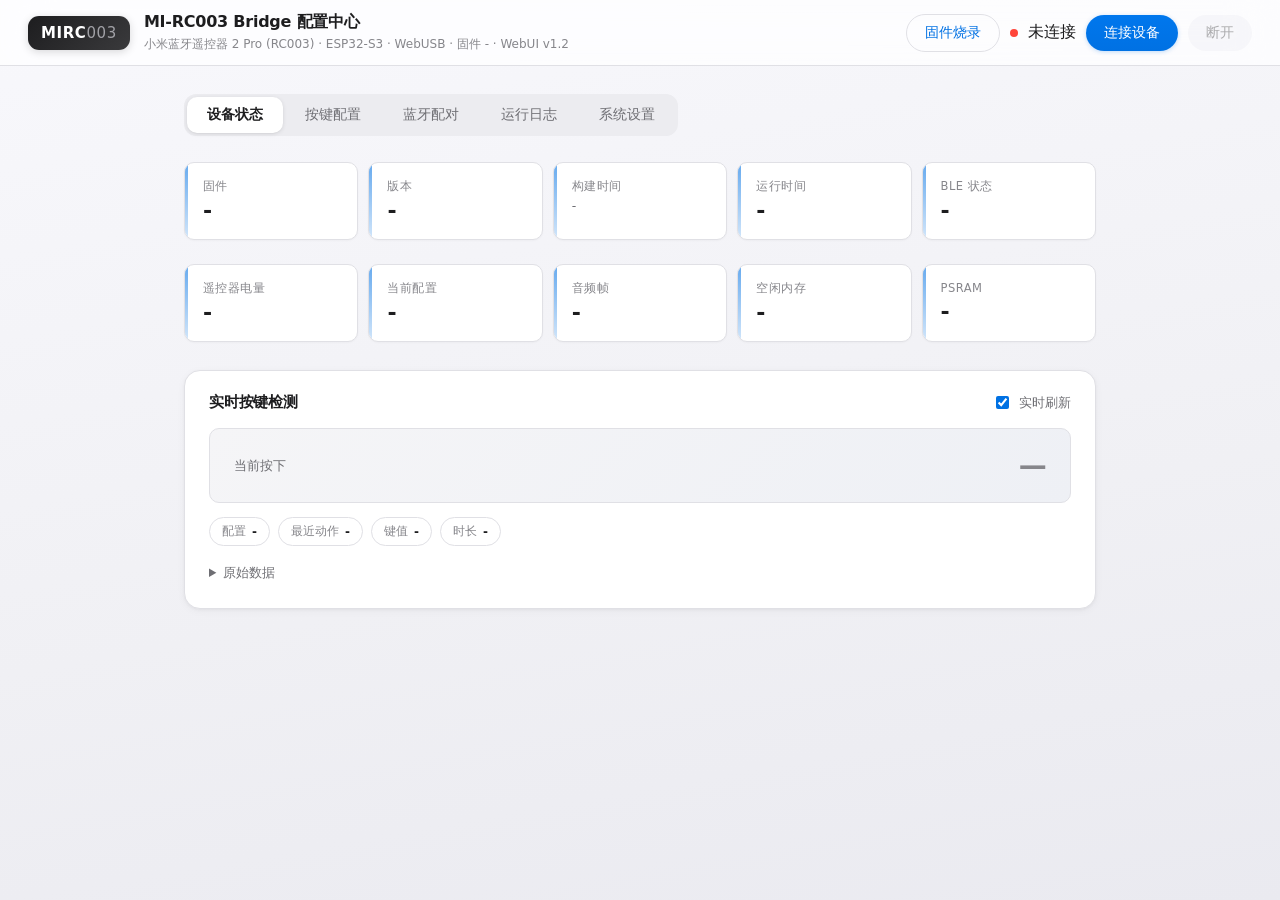
==== commit fb6117f1: "chore(release): bump firmware to 1.1.0 - main/version.h: FIRMWARE_VERSION 1.1.0 - regenerate web fla" ====
--- a/webusb-config/index.html
+++ b/webusb-config/index.html
@@ -5,7 +5,7 @@
   <meta name="viewport" content="width=device-width, initial-scale=1.0" />
   <meta name="theme-color" content="#fbfbfd" />
   <title>MI-RC003 Bridge - WebUSB 配置中心</title>
-  <link rel="stylesheet" href="assets/style.css?v=24" />
+  <link rel="stylesheet" href="assets/style.css?v=30" />
 </head>
 <body>
   <header class="topbar">
@@ -87,7 +87,7 @@
           </div>
         </div>
         <div id="layer-tabs" class="layer-tabs"></div>
-        <p class="hint">各配置方案的按键映射相互独立：只有在当前配置里设置过的按键才会生效。若想让某个手势沿用默认配置，把该动作设为「穿透继承」。<br />蓝色圆点表示该键已配置，配置标签上的绿点表示设备当前生效的配置；点击配置标签会同时切换设备。</p>
+        <p class="hint">各配置方案的按键映射相互独立：只有在当前配置里设置过的按键才会生效。若想让某个手势沿用默认配置，把该动作设为「穿透继承」。<br />将鼠标悬停在按键上可查看当前映射；配置标签前的圆点显示该配置的指示灯颜色，发光圆点表示设备当前生效的配置，点击标签会同时切换设备。</p>
       </div>
       <div id="keymap-grid" class="keymap-grid"></div>
       <p class="remote-info" id="remote-info">将鼠标移到按键上查看映射</p>
@@ -181,6 +181,6 @@
   <div id="toast" class="toast hidden"></div>
 
   <script src="assets/mi-rc003.js?v=6"></script>
-  <script src="assets/app.js?v=38"></script>
+  <script src="assets/app.js?v=41"></script>
 </body>
 </html>
--- a/webusb-config/assets/style.css
+++ b/webusb-config/assets/style.css
@@ -1,24 +1,35 @@
 :root {
   color-scheme: light;
-  /* Apple / Xiaomi inspired light palette */
-  --bg: #f5f5f7;
-  --bg-grad: #fbfbfd;
+  /* Apple / Xiaomi inspired light palette – refined */
+  --bg: #f0f0f4;
+  --bg-grad: #f8f8fc;
   --surface: #ffffff;
   --surface-2: #f5f5f7;
-  --border: #e3e3e6;
-  --border-strong: #d2d2d7;
+  --surface-3: #ececf0;
+  --border: #e0e0e5;
+  --border-strong: #cdced4;
   --text: #1d1d1f;
   --text-2: #6e6e73;
   --text-3: #86868b;
   --accent: #0071e3;
   --accent-hover: #0077ed;
-  --accent-soft: rgba(0, 113, 227, 0.1);
-  --green: #34c759;
-  --red: #ff3b30;
-  --orange: #ff9500;
-  --shadow-sm: 0 1px 2px rgba(0, 0, 0, 0.04), 0 1px 3px rgba(0, 0, 0, 0.06);
-  --shadow-md: 0 4px 14px rgba(0, 0, 0, 0.08);
-  --radius: 18px;
+  --accent-deep: #0055b3;
+  --accent-soft: rgba(0, 113, 227, 0.08);
+  --accent-glow: rgba(0, 113, 227, 0.18);
+  --green: #30d158;
+  --green-deep: #28a745;
+  --red: #ff453a;
+  --red-soft: rgba(255, 69, 58, 0.08);
+  --orange: #ff9f0a;
+  --yellow: #ffd60a;
+  --shadow-xs: 0 1px 2px rgba(0, 0, 0, 0.03);
+  --shadow-sm: 0 1px 3px rgba(0, 0, 0, 0.04), 0 2px 8px rgba(0, 0, 0, 0.04);
+  --shadow-md: 0 4px 12px rgba(0, 0, 0, 0.06), 0 1px 3px rgba(0, 0, 0, 0.04);
+  --shadow-lg: 0 8px 30px rgba(0, 0, 0, 0.08), 0 2px 8px rgba(0, 0, 0, 0.04);
+  --shadow-xl: 0 20px 60px rgba(0, 0, 0, 0.1), 0 4px 16px rgba(0, 0, 0, 0.06);
+  --radius: 16px;
+  --radius-sm: 10px;
+  --radius-xs: 8px;
 }
 
 * { box-sizing: border-box; }
@@ -29,14 +40,14 @@
   margin: 0;
   font-family: -apple-system, BlinkMacSystemFont, "SF Pro Text", "SF Pro Display",
     "PingFang SC", "Helvetica Neue", "Microsoft YaHei", system-ui, sans-serif;
-  background: linear-gradient(180deg, var(--bg-grad) 0%, var(--bg) 100%);
+  background: linear-gradient(170deg, var(--bg-grad) 0%, var(--bg) 60%, #eaeaf0 100%);
   color: var(--text);
   min-height: 100vh;
   -webkit-font-smoothing: antialiased;
   text-rendering: optimizeLegibility;
 }
 
-h1, h2, h3 { margin: 0; font-weight: 600; letter-spacing: -0.01em; }
+h1, h2, h3 { margin: 0; font-weight: 600; letter-spacing: -0.015em; }
 
 /* ----------------------------- top bar ----------------------------- */
 .topbar {
@@ -44,71 +55,87 @@
   align-items: center;
   justify-content: space-between;
   gap: 16px;
-  padding: 14px 32px;
-  background: rgba(251, 251, 253, 0.8);
+  padding: 12px 28px;
+  background: rgba(255, 255, 255, 0.72);
   border-bottom: 1px solid var(--border);
   position: sticky;
   top: 0;
-  backdrop-filter: saturate(180%) blur(20px);
-  -webkit-backdrop-filter: saturate(180%) blur(20px);
+  backdrop-filter: saturate(180%) blur(24px);
+  -webkit-backdrop-filter: saturate(180%) blur(24px);
   z-index: 20;
   flex-wrap: wrap;
 }
 
 .brand { display: flex; align-items: center; gap: 14px; }
 .logo {
-  font-weight: 600;
-  font-size: 17px;
-  letter-spacing: -0.02em;
+  font-weight: 700;
+  font-size: 15px;
+  letter-spacing: 0.04em;
   color: #fff;
-  padding: 9px 12px;
-  border-radius: 12px;
-  background: var(--text);
-}
-.logo span { color: #b8b8bd; }
-h1 { font-size: 17px; font-weight: 600; }
+  padding: 8px 13px;
+  border-radius: 11px;
+  background: linear-gradient(135deg, #1d1d1f 0%, #3a3a3c 100%);
+  box-shadow: 0 2px 8px rgba(0, 0, 0, 0.15);
+}
+.logo span { color: #a1a1a6; font-weight: 500; }
+h1 { font-size: 16px; font-weight: 600; }
 .subtitle { margin: 3px 0 0; color: var(--text-3); font-size: 12px; }
 
 .conn { display: flex; align-items: center; gap: 10px; }
 .dot {
-  width: 9px; height: 9px; border-radius: 50%;
+  width: 8px; height: 8px; border-radius: 50%;
   background: var(--red);
-  transition: background 0.2s ease;
-}
-.dot.on { background: var(--green); }
-
-main { max-width: 1000px; margin: 0 auto; padding: 26px 24px 90px; }
+  transition: background 0.3s ease, box-shadow 0.3s ease;
+  box-shadow: 0 0 0 0 transparent;
+}
+.dot.on {
+  background: var(--green);
+  box-shadow: 0 0 0 3px rgba(48, 209, 88, 0.25), 0 0 8px rgba(48, 209, 88, 0.15);
+  animation: dot-pulse 2s ease-in-out infinite;
+}
+@keyframes dot-pulse {
+  0%, 100% { box-shadow: 0 0 0 3px rgba(48, 209, 88, 0.25), 0 0 8px rgba(48, 209, 88, 0.15); }
+  50% { box-shadow: 0 0 0 5px rgba(48, 209, 88, 0.12), 0 0 12px rgba(48, 209, 88, 0.08); }
+}
+
+main { max-width: 960px; margin: 0 auto; padding: 28px 24px 100px; }
 
 /* ----------------------------- tabs (segmented) ----------------------------- */
 .tabs {
   display: inline-flex;
   gap: 2px;
-  margin: 2px 0 24px;
+  margin: 0 0 26px;
   padding: 3px;
-  border-radius: 11px;
-  background: #e9e9ec;
+  border-radius: 12px;
+  background: var(--surface-3);
   flex-wrap: wrap;
 }
 .tab {
   background: transparent;
-  color: var(--text);
+  color: var(--text-2);
   border: none;
-  padding: 8px 20px;
-  border-radius: 9px;
+  padding: 9px 20px;
+  border-radius: 10px;
   cursor: pointer;
-  font-size: 14px;
+  font-size: 13.5px;
   font-weight: 500;
-  transition: background 0.15s ease, box-shadow 0.15s ease;
-}
-.tab:hover { color: var(--text); }
+  transition: all 0.2s ease;
+  position: relative;
+}
+.tab:hover { color: var(--text); background: rgba(255, 255, 255, 0.4); }
 .tab.active {
   background: #fff;
-  box-shadow: 0 1px 3px rgba(0, 0, 0, 0.12), 0 1px 1px rgba(0, 0, 0, 0.04);
+  color: var(--text);
+  box-shadow: 0 1px 4px rgba(0, 0, 0, 0.1), 0 0.5px 1px rgba(0, 0, 0, 0.04);
+  font-weight: 600;
 }
 
 .panel { display: none; }
-.panel.active { display: block; animation: fade 0.24s ease; }
-@keyframes fade { from { opacity: 0; transform: translateY(5px); } to { opacity: 1; } }
+.panel.active { display: block; animation: panel-in 0.3s ease; }
+@keyframes panel-in {
+  from { opacity: 0; transform: translateY(8px); }
+  to { opacity: 1; transform: translateY(0); }
+}
 
 /* ----------------------------- cards ----------------------------- */
 .card {
@@ -116,10 +143,16 @@
   border: 1px solid var(--border);
   border-radius: var(--radius);
   padding: 22px 24px;
-  margin-bottom: 16px;
+  margin-bottom: 14px;
   box-shadow: var(--shadow-sm);
-}
-.card.warn { border-color: #ffd60a; background: #fffbe6; color: #7a5c00; }
+  transition: box-shadow 0.2s ease;
+}
+.card:hover { box-shadow: var(--shadow-md); }
+.card.warn {
+  border-color: var(--yellow);
+  background: linear-gradient(135deg, #fffef5 0%, #fffbe6 100%);
+  color: #6b5000;
+}
 .card-head {
   display: flex;
   align-items: center;
@@ -131,42 +164,74 @@
 .card-head h3 { font-size: 15px; font-weight: 600; }
 
 /* ----------------------------- stats ----------------------------- */
-.grid { display: grid; gap: 12px; }
-.stats { grid-template-columns: repeat(auto-fill, minmax(160px, 1fr)); margin-bottom: 16px; }
+.grid { display: grid; gap: 10px; }
+.stats {
+  grid-template-columns: repeat(auto-fill, minmax(155px, 1fr));
+  margin-bottom: 14px;
+}
 .stat {
   display: flex;
   flex-direction: column;
-  gap: 6px;
-  padding: 18px 20px;
-  transition: transform 0.18s ease, box-shadow 0.18s ease;
-}
-.stat:hover { transform: translateY(-2px); box-shadow: var(--shadow-md); }
-.stat .label { color: var(--text-3); font-size: 12px; font-weight: 500; }
-.stat .value { font-size: 24px; font-weight: 600; letter-spacing: -0.02em; }
-.stat .value.small { font-size: 13px; font-weight: 500; color: var(--text-2); }
+  gap: 5px;
+  padding: 16px 18px;
+  border-radius: var(--radius-sm);
+  background: var(--surface);
+  border: 1px solid var(--border);
+  box-shadow: var(--shadow-xs);
+  transition: transform 0.2s ease, box-shadow 0.2s ease;
+  position: relative;
+  overflow: hidden;
+}
+.stat::before {
+  content: "";
+  position: absolute;
+  top: 0; left: 0;
+  width: 3px; height: 100%;
+  background: linear-gradient(180deg, var(--accent) 0%, rgba(0, 113, 227, 0.3) 100%);
+  border-radius: 0 2px 2px 0;
+  opacity: 0.6;
+  transition: opacity 0.2s ease;
+}
+.stat:hover {
+  transform: translateY(-2px);
+  box-shadow: var(--shadow-md);
+}
+.stat:hover::before { opacity: 1; }
+.stat .label { color: var(--text-3); font-size: 11.5px; font-weight: 500; text-transform: uppercase; letter-spacing: 0.04em; }
+.stat .value { font-size: 22px; font-weight: 700; letter-spacing: -0.025em; line-height: 1.1; }
+.stat .value.small { font-size: 12.5px; font-weight: 500; color: var(--text-2); letter-spacing: 0; }
 
 /* ----------------------------- buttons ----------------------------- */
 .btn {
-  background: #e8e8ed;
+  background: var(--surface-3);
   color: var(--text);
   border: none;
   border-radius: 980px;
   padding: 9px 18px;
   cursor: pointer;
-  font-size: 14px;
+  font-size: 13.5px;
   font-weight: 500;
   font-family: inherit;
-  transition: background 0.15s ease, transform 0.12s ease, opacity 0.15s ease;
-}
-.btn:hover:not(:disabled) { background: #dcdce1; }
+  transition: all 0.18s ease;
+  position: relative;
+  overflow: hidden;
+}
+.btn:hover:not(:disabled) { background: #dddde2; transform: translateY(-0.5px); }
 .btn:active:not(:disabled) { transform: scale(0.97); }
-.btn:focus-visible { outline: 3px solid var(--accent-soft); outline-offset: 1px; }
-.btn:disabled { opacity: 0.4; cursor: not-allowed; }
-.btn.small { padding: 7px 15px; font-size: 13px; }
-.btn.primary { background: var(--accent); color: #fff; }
-.btn.primary:hover:not(:disabled) { background: var(--accent-hover); }
-.btn.danger { background: #fff0ef; color: var(--red); }
-.btn.danger:hover:not(:disabled) { background: #ffe3e1; }
+.btn:focus-visible { outline: 3px solid var(--accent-glow); outline-offset: 2px; }
+.btn:disabled { opacity: 0.36; cursor: not-allowed; }
+.btn.small { padding: 7px 14px; font-size: 13px; }
+.btn.primary {
+  background: linear-gradient(180deg, var(--accent-hover) 0%, var(--accent) 100%);
+  color: #fff;
+  box-shadow: 0 1px 4px rgba(0, 113, 227, 0.25);
+}
+.btn.primary:hover:not(:disabled) {
+  background: linear-gradient(180deg, #3399ff 0%, var(--accent-hover) 100%);
+  box-shadow: 0 2px 8px rgba(0, 113, 227, 0.3);
+}
+.btn.danger { background: var(--red-soft); color: var(--red); }
+.btn.danger:hover:not(:disabled) { background: #ffe0de; }
 a.btn.link {
   display: inline-flex;
   align-items: center;
@@ -176,7 +241,7 @@
   border: 1px solid var(--border);
   color: var(--accent);
 }
-a.btn.link:hover { background: var(--accent-soft); }
+a.btn.link:hover { background: var(--accent-soft); border-color: rgba(0, 113, 227, 0.2); }
 .row { display: flex; gap: 10px; align-items: center; flex-wrap: wrap; }
 .row.end { justify-content: flex-end; margin-top: 16px; }
 .hint { color: var(--text-2); font-size: 13px; margin: 8px 0 0; line-height: 1.6; }
@@ -185,11 +250,11 @@
 .code {
   background: var(--surface-2);
   border: 1px solid var(--border);
-  border-radius: 12px;
+  border-radius: var(--radius-sm);
   padding: 14px 16px;
   font-family: "SF Mono", "Cascadia Code", Menlo, Consolas, monospace;
-  font-size: 12.5px;
-  line-height: 1.65;
+  font-size: 12px;
+  line-height: 1.7;
   color: var(--text);
   overflow: auto;
   max-height: 260px;
@@ -205,25 +270,29 @@
   align-items: center;
   justify-content: space-between;
   gap: 14px;
-  padding: 18px 22px;
+  padding: 20px 24px;
   margin-bottom: 14px;
-  border-radius: 14px;
-  background: var(--surface-2);
+  border-radius: var(--radius-sm);
+  background: linear-gradient(135deg, var(--surface-2) 0%, #eef0f5 100%);
   border: 1px solid var(--border);
 }
-.live-key .live-label { color: var(--text-2); font-size: 13px; }
+.live-key .live-label { color: var(--text-2); font-size: 13px; font-weight: 500; }
 .live-key .live-value {
-  font-size: 26px;
-  font-weight: 600;
-  letter-spacing: -0.02em;
+  font-size: 28px;
+  font-weight: 700;
+  letter-spacing: -0.03em;
   color: var(--text-3);
-  transition: color 0.1s ease;
+  transition: color 0.15s ease;
 }
 .live-key .live-value.active { color: var(--accent); }
 
 /* ----------------------------- layer tabs ----------------------------- */
 .layer-tabs { display: flex; gap: 8px; flex-wrap: wrap; margin-bottom: 16px; }
 .layer-tab {
+  display: inline-flex;
+  align-items: center;
+  justify-content: center;
+  gap: 8px;
   padding: 8px 16px;
   border-radius: 980px;
   border: 1px solid var(--border-strong);
@@ -232,70 +301,132 @@
   cursor: pointer;
   font-size: 13px;
   font-weight: 500;
-  transition: all 0.15s ease;
+  line-height: 1;
+  white-space: nowrap;
+  transition: all 0.18s ease;
 }
 .layer-tab:hover { border-color: var(--accent); color: var(--text); }
-.layer-tab.active { background: var(--text); border-color: var(--text); color: #fff; }
-
-/* ----------------------------- remote (Xiaomi-style) ----------------------------- */
+.layer-tab.active {
+  background: var(--text);
+  border-color: var(--text);
+  color: #fff;
+  box-shadow: 0 2px 8px rgba(0, 0, 0, 0.15);
+}
+
+/* ----------------------------- remote (Xiaomi RC003) ----------------------------- */
 .remote {
   position: relative;
-  width: min(200px, 72vw);
+  width: min(178px, 68vw);
   margin: 0 auto;
-  padding: 28px 22px 34px;
+  padding: 30px 22px 36px;
   display: flex;
   flex-direction: column;
   align-items: center;
-  border: 1px solid #d2d2d5;
-  border-radius: 32px;
-  background: #ededee;
-  box-shadow: 0 18px 44px rgba(0, 0, 0, 0.12);
-}
+  border: none;
+  border-radius: 30px;
+  /* Silver/aluminum body — natural lighting from upper-left */
+  background: linear-gradient(105deg, #dddad5 0%, #ccc9c3 40%, #bab6b0 75%, #b0aca6 100%);
+  box-shadow:
+    0 20px 50px rgba(0, 0, 0, 0.16),
+    0 6px 16px rgba(0, 0, 0, 0.08),
+    inset 0 1px 0 rgba(255, 255, 255, 0.55),
+    inset -1px 0 0 rgba(0, 0, 0, 0.06);
+}
+/* Inner bezel */
 .remote::before {
   content: "";
   position: absolute;
-  inset: 10px;
-  border-radius: 23px;
-  border: 1px solid rgba(255, 255, 255, 0.7);
+  inset: 7px;
+  border-radius: 24px;
+  border: 1px solid rgba(255, 255, 255, 0.28);
   pointer-events: none;
 }
+/* Top-light sheen */
+.remote::after {
+  content: "";
+  position: absolute;
+  inset: 0;
+  border-radius: 30px;
+  background: linear-gradient(180deg, rgba(255, 255, 255, 0.15) 0%, transparent 30%);
+  pointer-events: none;
+}
+
 .remote-top {
   width: 100%;
   display: flex;
   justify-content: space-between;
-  margin-bottom: 26px;
-}
-.utility, .round, .volume button {
+  margin-bottom: 24px;
+}
+
+/* Power & Mic: outlined circles on silver body (not filled dark) */
+.utility {
   display: grid;
   place-items: center;
-  background: #27282a;
-  color: #bfc0c0;
-  border: 1px solid #343538;
+  background: linear-gradient(160deg, #c2bfb9 0%, #b0aca6 100%);
+  color: #4a4a4a;
+  border: 1.5px solid #8a8580;
   cursor: pointer;
   font-family: inherit;
-  transition: background 0.15s ease, color 0.15s ease, transform 0.12s ease, box-shadow 0.15s ease;
-}
-.utility { width: 42px; height: 42px; border-radius: 50%; }
-.utility svg, .round svg {
+  transition: all 0.18s ease;
+  width: 40px;
+  height: 40px;
+  border-radius: 50%;
+  box-shadow:
+    0 2px 4px rgba(0, 0, 0, 0.1),
+    inset 0 1px 0 rgba(255, 255, 255, 0.4);
+}
+.utility svg {
+  width: 17px; height: 17px; fill: none;
+  stroke: currentColor; stroke-width: 2; stroke-linecap: round; stroke-linejoin: round;
+}
+.utility:hover {
+  background: linear-gradient(160deg, #ccc9c3 0%, #bbb7b1 100%);
+  color: #2a2a2a;
+  transform: translateY(-1px);
+  box-shadow: 0 4px 10px rgba(0, 0, 0, 0.15), inset 0 1px 0 rgba(255, 255, 255, 0.5);
+}
+.utility:active {
+  transform: scale(0.95);
+  box-shadow: 0 1px 2px rgba(0, 0, 0, 0.1), inset 0 1px 3px rgba(0, 0, 0, 0.08);
+}
+
+/* Dark charcoal buttons (back, home, menu, TV, volume) — convex 3D */
+.round, .volume button {
+  display: grid;
+  place-items: center;
+  background: radial-gradient(ellipse at 35% 30%, #3a3b3e 0%, #222324 60%, #1a1b1c 100%);
+  color: #8e8f91;
+  border: 1px solid #4a4b4d;
+  cursor: pointer;
+  font-family: inherit;
+  transition: all 0.18s ease;
+  box-shadow:
+    0 3px 8px rgba(0, 0, 0, 0.25),
+    inset 0 1px 0 rgba(255, 255, 255, 0.07);
+}
+.round svg {
   width: 19px; height: 19px; fill: none;
   stroke: currentColor; stroke-width: 1.8; stroke-linecap: round; stroke-linejoin: round;
 }
-.utility:hover, .round:hover {
-  background: #34363a;
-  color: #fff;
-  transform: translateY(-2px);
-  box-shadow: 0 8px 18px rgba(0, 0, 0, 0.22);
-}
-.utility:active, .round:active, .volume button:active { transform: scale(0.95); }
-
+.round:hover, .volume button:hover {
+  background: radial-gradient(ellipse at 35% 30%, #484950 0%, #2e2f32 60%, #252628 100%);
+  color: #c0c1c4;
+  transform: translateY(-1px);
+  box-shadow: 0 5px 14px rgba(0, 0, 0, 0.3), inset 0 1px 0 rgba(255, 255, 255, 0.09);
+}
+.round:active, .volume button:active {
+  transform: scale(0.95);
+  box-shadow: 0 1px 3px rgba(0, 0, 0, 0.2), inset 0 2px 4px rgba(0, 0, 0, 0.15);
+}
+
+/* D-pad: colored-ring style with icons */
 .dpad {
-  --ring: 30px;
+  --ring: 28px;
   position: relative;
   width: 100%;
   aspect-ratio: 1;
-  margin: 0 0 28px;
-}
-/* four quarter-ring direction keys (clipped to their quadrant so hovers don't overlap) */
+  margin: 0 0 26px;
+}
 .arc {
   position: absolute;
   inset: 0;
@@ -304,67 +435,99 @@
   background: transparent;
   cursor: pointer;
   color: #3a3b3e;
-  transition: color 0.15s ease;
+  transition: color 0.2s ease, filter 0.2s ease;
 }
 .arc.up    { border-top-color: currentColor; clip-path: polygon(0 0, 100% 0, 50% 50%); }
 .arc.right { border-right-color: currentColor; clip-path: polygon(100% 0, 100% 100%, 50% 50%); }
 .arc.down  { border-bottom-color: currentColor; clip-path: polygon(0 100%, 100% 100%, 50% 50%); }
 .arc.left  { border-left-color: currentColor; clip-path: polygon(0 0, 0 100%, 50% 50%); }
-.arc:hover { color: #56585d; }
-.arc:active { color: #6b6d73; }
-.arc svg { position: absolute; width: 15px; height: 15px; fill: #fff; }
+.arc:hover {
+  color: #56585d;
+  filter: brightness(1.15);
+}
+.arc:active {
+  color: #6b6d73;
+  filter: brightness(1.25);
+}
+/* Direction arrow icons centered on each ring band */
+.arc svg {
+  position: absolute;
+  width: 13px; height: 13px;
+  fill: #fff;
+  opacity: 0.85;
+  filter: drop-shadow(0 1px 2px rgba(0, 0, 0, 0.3));
+  transition: opacity 0.2s ease, transform 0.2s ease;
+}
+.arc:hover svg { opacity: 1; transform: scale(1.15); }
 .arc.up svg    { top: calc(-1 * var(--ring) / 2); left: 50%; transform: translate(-50%, -50%); }
 .arc.down svg  { bottom: calc(-1 * var(--ring) / 2); left: 50%; transform: translate(-50%, 50%); }
 .arc.left svg  { left: calc(-1 * var(--ring) / 2); top: 50%; transform: translate(-50%, -50%); }
 .arc.right svg { right: calc(-1 * var(--ring) / 2); top: 50%; transform: translate(50%, -50%); }
-/* OK key fills the area inside the white ring */
+.arc.up:hover svg    { transform: translate(-50%, -50%) scale(1.15); }
+.arc.down:hover svg  { transform: translate(-50%, 50%) scale(1.15); }
+.arc.left:hover svg  { transform: translate(-50%, -50%) scale(1.15); }
+.arc.right:hover svg { transform: translate(50%, -50%) scale(1.15); }
+
+/* OK center button */
 .dp.ok {
   position: absolute;
   top: 50%;
   left: 50%;
-  width: 56%;
-  height: 56%;
+  width: 54%;
+  height: 54%;
   transform: translate(-50%, -50%);
-  background: linear-gradient(180deg, #34353a, #2a2b2e);
-  border: 1.5px solid rgba(255, 255, 255, 0.8);
+  background: linear-gradient(180deg, #43444a 0%, #333438 100%);
+  border: 1.5px solid rgba(255, 255, 255, 0.65);
   border-radius: 50%;
   color: #c8c9cc;
   cursor: pointer;
-  box-shadow: inset 0 1px 0 rgba(255, 255, 255, 0.08);
-  transition: background 0.15s ease, color 0.15s ease, transform 0.12s ease;
-}
-.dp.ok:hover { background: linear-gradient(180deg, #3f4045, #333438); color: #fff; transform: translate(-50%, -50%) scale(1.03); }
+  box-shadow:
+    0 4px 12px rgba(0, 0, 0, 0.2),
+    inset 0 1px 0 rgba(255, 255, 255, 0.08);
+  transition: all 0.18s ease;
+}
+.dp.ok:hover {
+  background: linear-gradient(180deg, #4f5056 0%, #3e3f44 100%);
+  color: #fff;
+  transform: translate(-50%, -50%) scale(1.03);
+  box-shadow: 0 6px 16px rgba(0, 0, 0, 0.25), inset 0 1px 0 rgba(255, 255, 255, 0.1);
+}
 .dp.ok:active { transform: translate(-50%, -50%) scale(0.96); }
 
 .remote-controls {
   width: 100%;
   display: grid;
   grid-template-columns: 1fr 1fr;
-  gap: 16px 12px;
+  gap: 12px 10px;
   justify-items: start;
   align-items: center;
 }
 .remote-controls .volume,
 .remote-controls .round.tv { justify-self: end; }
-.round { width: 50px; height: 50px; border-radius: 50%; }
+.round { width: 46px; height: 46px; border-radius: 50%; }
 .round.back svg { width: 21px; }
-.round.home svg, .round.menu svg { width: 20px; }
-.round.tv { font-size: 12px; font-weight: 600; }
-.round.tv span { padding: 2px 5px; border: 1.4px solid currentColor; border-radius: 5px; }
+.round.home svg, .round.menu svg { width: 19px; }
+.round.tv { font-size: 11px; font-weight: 700; }
+.round.tv span {
+  padding: 2px 5px;
+  border: 1.5px solid currentColor;
+  border-radius: 4px;
+  letter-spacing: 0.04em;
+}
 .volume {
-  width: 50px;
+  width: 46px;
   grid-row: span 2;
   align-self: stretch;
   overflow: hidden;
   display: grid;
   grid-template-rows: 1fr 1fr;
-  border-radius: 25px;
-  border: 1px solid #343538;
-  background: #27282a;
-}
-.volume button { border-radius: 0; border: none; font-size: 22px; font-weight: 200; }
-.volume button:first-child { border-bottom: 1px solid #414245; }
-.volume button:hover { background: #34363a; color: #fff; }
+  border-radius: 23px;
+  border: 1px solid #4a4b4d;
+  background: radial-gradient(ellipse at 35% 30%, #3a3b3e 0%, #222324 60%, #1a1b1c 100%);
+  box-shadow: 0 3px 8px rgba(0, 0, 0, 0.25), inset 0 1px 0 rgba(255, 255, 255, 0.07);
+}
+.volume button { border-radius: 0; border: none; font-size: 20px; font-weight: 200; }
+.volume button:first-child { border-bottom: 1px solid #3a3b3e; }
 
 .remote-info {
   text-align: center;
@@ -377,8 +540,9 @@
 
 /* ----------------------------- tables ----------------------------- */
 table { width: 100%; border-collapse: collapse; font-size: 13px; }
-th, td { text-align: left; padding: 12px 10px; border-bottom: 1px solid var(--border); }
-th { color: var(--text-3); font-weight: 500; }
+th, td { text-align: left; padding: 11px 10px; border-bottom: 1px solid var(--border); }
+th { color: var(--text-3); font-weight: 500; font-size: 12px; text-transform: uppercase; letter-spacing: 0.04em; }
+tbody tr { transition: background 0.12s ease; }
 tbody tr:hover { background: var(--surface-2); }
 tbody tr:last-child td { border-bottom: none; }
 .table-wrap { overflow: auto; max-height: 320px; }
@@ -387,14 +551,17 @@
 .modal {
   position: fixed;
   inset: 0;
-  background: rgba(0, 0, 0, 0.35);
-  backdrop-filter: blur(4px);
+  background: rgba(0, 0, 0, 0.4);
+  backdrop-filter: blur(8px);
+  -webkit-backdrop-filter: blur(8px);
   display: flex;
   align-items: center;
   justify-content: center;
   z-index: 40;
   padding: 20px;
-}
+  animation: modal-bg-in 0.2s ease;
+}
+@keyframes modal-bg-in { from { opacity: 0; } }
 .modal.hidden, .hidden { display: none !important; }
 .modal-box {
   width: min(680px, 100%);
@@ -403,8 +570,13 @@
   background: var(--surface);
   border: 1px solid var(--border);
   border-radius: 20px;
-  padding: 24px;
-  box-shadow: 0 30px 70px rgba(0, 0, 0, 0.25);
+  padding: 26px;
+  box-shadow: var(--shadow-xl);
+  animation: modal-box-in 0.25s ease;
+}
+@keyframes modal-box-in {
+  from { opacity: 0; transform: scale(0.96) translateY(8px); }
+  to { opacity: 1; transform: scale(1) translateY(0); }
 }
 
 /* ----------------------------- forms ----------------------------- */
@@ -415,26 +587,26 @@
   background: var(--surface-2);
   border: 1px solid var(--border-strong);
   color: var(--text);
-  border-radius: 11px;
+  border-radius: var(--radius-xs);
   padding: 10px 12px;
   font-size: 14px;
   font-family: inherit;
-  transition: border-color 0.15s ease, box-shadow 0.15s ease, background 0.15s ease;
+  transition: border-color 0.18s ease, box-shadow 0.18s ease, background 0.18s ease;
 }
 input:focus, select:focus, textarea:focus {
   outline: none;
   background: #fff;
   border-color: var(--accent);
-  box-shadow: 0 0 0 3px var(--accent-soft);
-}
-textarea.raw { min-height: 220px; font-family: "SF Mono", "Cascadia Code", Menlo, Consolas, monospace; font-size: 12.5px; }
-.check { display: inline-flex; align-items: center; gap: 7px; color: var(--text-2); font-size: 13px; }
+  box-shadow: 0 0 0 3px var(--accent-glow);
+}
+textarea.raw { min-height: 220px; font-family: "SF Mono", "Cascadia Code", Menlo, Consolas, monospace; font-size: 12px; }
+.check { display: inline-flex; align-items: center; gap: 7px; color: var(--text-2); font-size: 13px; cursor: pointer; }
 .check input { width: auto; accent-color: var(--accent); }
 .mods { display: flex; flex-wrap: wrap; gap: 8px 16px; }
 .mods .check { font-size: 12px; }
 .action-block {
   border: 1px solid var(--border);
-  border-radius: 14px;
+  border-radius: var(--radius-sm);
   padding: 16px;
   margin: 12px 0;
   background: var(--surface-2);
@@ -451,50 +623,49 @@
   transform: translateX(-50%);
   background: var(--text);
   color: #fff;
-  padding: 12px 22px;
+  padding: 12px 24px;
   border-radius: 980px;
   z-index: 60;
-  box-shadow: 0 12px 30px rgba(0, 0, 0, 0.25);
+  box-shadow: 0 12px 40px rgba(0, 0, 0, 0.2);
   font-size: 14px;
   font-weight: 500;
-  animation: toast-in 0.2s ease;
-}
-@keyframes toast-in { from { opacity: 0; transform: translate(-50%, 8px); } to { opacity: 1; } }
-.toast.error { background: var(--red); }
+  animation: toast-in 0.25s ease;
+}
+@keyframes toast-in {
+  from { opacity: 0; transform: translate(-50%, 12px); }
+  to { opacity: 1; transform: translate(-50%, 0); }
+}
+.toast.error { background: var(--red); box-shadow: 0 12px 40px rgba(255, 69, 58, 0.25); }
 
 /* ----------------------------- keymap usability ----------------------------- */
-/* Config tab that is currently active on the device. */
-.layer-tab.device-active { border-color: var(--green); color: var(--text); }
-.layer-tab.device-active::before {
+/* Per-config LED indicator: the dot mirrors each layer's own led_color */
+.layer-tab::before {
   content: "";
-  display: inline-block;
-  width: 7px; height: 7px;
-  border-radius: 50%;
-  background: var(--green);
-  margin-right: 7px;
-  vertical-align: middle;
-}
-.layer-tab.active.device-active { color: #fff; }
-
-/* Keys that have a mapping in the current configuration. */
-.utility, .round, .dp.ok, .volume button { position: relative; }
-.utility.key-configured::after,
-.round.key-configured::after,
-.dp.ok.key-configured::after,
-.volume button.key-configured::after {
-  content: "";
-  position: absolute;
-  top: 2px; right: 2px;
+  flex: 0 0 auto;
   width: 8px; height: 8px;
   border-radius: 50%;
-  background: var(--accent);
-  box-shadow: 0 0 0 2px rgba(255, 255, 255, 0.9);
-  pointer-events: none;
-}
-.arc.key-configured { color: var(--accent); }
-.arc.key-configured:hover { color: var(--accent-hover); }
-
-/* Unsaved-changes badge on the save button. */
+  background: var(--layer-color, var(--green));
+  box-shadow: inset 0 0 0 1px rgba(0, 0, 0, 0.14);
+  transition: box-shadow 0.18s ease, transform 0.18s ease;
+}
+.layer-tab.device-active { border-color: var(--layer-color, var(--green)); color: var(--text); }
+.layer-tab.device-active::before {
+  transform: scale(1.15);
+  box-shadow:
+    inset 0 0 0 1px rgba(0, 0, 0, 0.14),
+    0 0 0 3px rgba(0, 0, 0, 0.05),
+    0 0 9px var(--layer-color, var(--green));
+}
+.layer-tab.active::before { box-shadow: inset 0 0 0 1px rgba(255, 255, 255, 0.9); }
+.layer-tab.active.device-active { color: #fff; }
+.layer-tab.active.device-active::before {
+  box-shadow:
+    inset 0 0 0 1px rgba(255, 255, 255, 0.9),
+    0 0 10px var(--layer-color, var(--green));
+}
+
+
+
 .btn.dirty { position: relative; }
 .btn.dirty::after {
   content: "";
@@ -514,7 +685,7 @@
   gap: 6px;
   padding: 5px 12px;
   border-radius: 980px;
-  background: var(--surface-2);
+  background: var(--surface);
   border: 1px solid var(--border);
   font-size: 12px;
   color: var(--text-3);
@@ -524,43 +695,50 @@
 .live-raw summary { cursor: pointer; color: var(--text-2); font-size: 13px; padding: 4px 0; }
 .live-raw[open] summary { margin-bottom: 10px; }
 
-.live-key .live-value.active { animation: live-pulse 0.5s ease; }
+.live-key .live-value.active { animation: live-pulse 0.4s ease; }
 @keyframes live-pulse {
   0% { transform: scale(1); }
-  45% { transform: scale(1.14); }
+  40% { transform: scale(1.12); }
   100% { transform: scale(1); }
 }
 
-/* Pressed key highlight on the remote image. */
-.utility.pressed, .round.pressed, .volume button.pressed, .dp.ok.pressed {
-  background: var(--green);
-  border-color: var(--green);
-  color: #fff;
-}
-.arc.pressed { color: var(--green); }
+.utility.pressed {
+  background: linear-gradient(160deg, #62d986 0%, var(--green-deep) 100%) !important;
+  border-color: var(--green-deep) !important;
+  color: #fff !important;
+  box-shadow: 0 0 10px rgba(48, 209, 88, 0.35), 0 2px 6px rgba(0, 0, 0, 0.1) !important;
+}
+.round.pressed, .volume button.pressed, .dp.ok.pressed {
+  background: linear-gradient(180deg, #3ddc84 0%, var(--green-deep) 100%) !important;
+  border-color: var(--green-deep) !important;
+  color: #fff !important;
+  box-shadow: 0 0 12px rgba(48, 209, 88, 0.4), 0 2px 6px rgba(0, 0, 0, 0.12) !important;
+}
+.arc.pressed { color: var(--green) !important; }
 
 /* ----------------------------- key editor ----------------------------- */
 .gesture-tabs {
   display: inline-flex;
   gap: 2px;
   padding: 3px;
-  border-radius: 11px;
-  background: #e9e9ec;
+  border-radius: 12px;
+  background: var(--surface-3);
   margin-bottom: 14px;
 }
 .gesture-tab {
   border: none;
   background: transparent;
-  color: var(--text);
+  color: var(--text-2);
   padding: 7px 18px;
-  border-radius: 9px;
+  border-radius: 10px;
   cursor: pointer;
   font-size: 13px;
   font-weight: 500;
   font-family: inherit;
-  transition: background 0.15s ease, box-shadow 0.15s ease;
-}
-.gesture-tab.active { background: #fff; box-shadow: 0 1px 3px rgba(0, 0, 0, 0.12); }
+  transition: all 0.18s ease;
+}
+.gesture-tab:hover { color: var(--text); background: rgba(255, 255, 255, 0.4); }
+.gesture-tab.active { background: #fff; color: var(--text); box-shadow: 0 1px 4px rgba(0, 0, 0, 0.1); font-weight: 600; }
 .gesture-tab.has-action::after {
   content: "";
   display: inline-block;
@@ -580,28 +758,48 @@
   padding: 12px 14px;
   background: var(--surface-2);
   border: 1px solid var(--border);
-  border-radius: 12px;
+  border-radius: var(--radius-sm);
 }
 .preset-group { display: flex; align-items: center; gap: 8px; flex-wrap: wrap; }
-.preset-label { color: var(--text-3); font-size: 12px; min-width: 42px; }
+.preset-label { color: var(--text-3); font-size: 12px; min-width: 42px; font-weight: 500; }
 .preset {
   border: 1px solid var(--border-strong);
   background: var(--surface);
   color: var(--text);
-  border-radius: 8px;
+  border-radius: var(--radius-xs);
   padding: 5px 11px;
   font-size: 12px;
   font-family: inherit;
   cursor: pointer;
-  transition: background 0.12s ease, border-color 0.12s ease, color 0.12s ease, transform 0.1s ease;
-}
-.preset:hover { border-color: var(--accent); color: var(--accent); background: var(--accent-soft); }
+  transition: all 0.15s ease;
+}
+.preset:hover {
+  border-color: var(--accent);
+  color: var(--accent);
+  background: var(--accent-soft);
+  transform: translateY(-1px);
+}
 .preset:active { transform: scale(0.95); }
+
+/* ----------------------------- scrollbar ----------------------------- */
+::-webkit-scrollbar { width: 6px; height: 6px; }
+::-webkit-scrollbar-track { background: transparent; }
+::-webkit-scrollbar-thumb { background: rgba(0, 0, 0, 0.12); border-radius: 3px; }
+::-webkit-scrollbar-thumb:hover { background: rgba(0, 0, 0, 0.2); }
+
+/* ----------------------------- reduced motion ----------------------------- */
+@media (prefers-reduced-motion: reduce) {
+  *, *::before, *::after {
+    animation-duration: 0.01ms !important;
+    transition-duration: 0.01ms !important;
+  }
+}
 
 /* ----------------------------- responsive ----------------------------- */
 @media (max-width: 640px) {
-  .topbar { padding: 12px 16px; }
-  main { padding: 18px 14px 70px; }
-  .remote { padding: 20px 18px 24px; border-radius: 32px; }
-  .stats { grid-template-columns: repeat(auto-fill, minmax(140px, 1fr)); }
-}
+  .topbar { padding: 10px 14px; }
+  main { padding: 18px 14px 80px; }
+  .remote { width: min(160px, 68vw); padding: 24px 18px 32px; border-radius: 26px; }
+  .stats { grid-template-columns: repeat(auto-fill, minmax(130px, 1fr)); }
+  .stat .value { font-size: 20px; }
+}
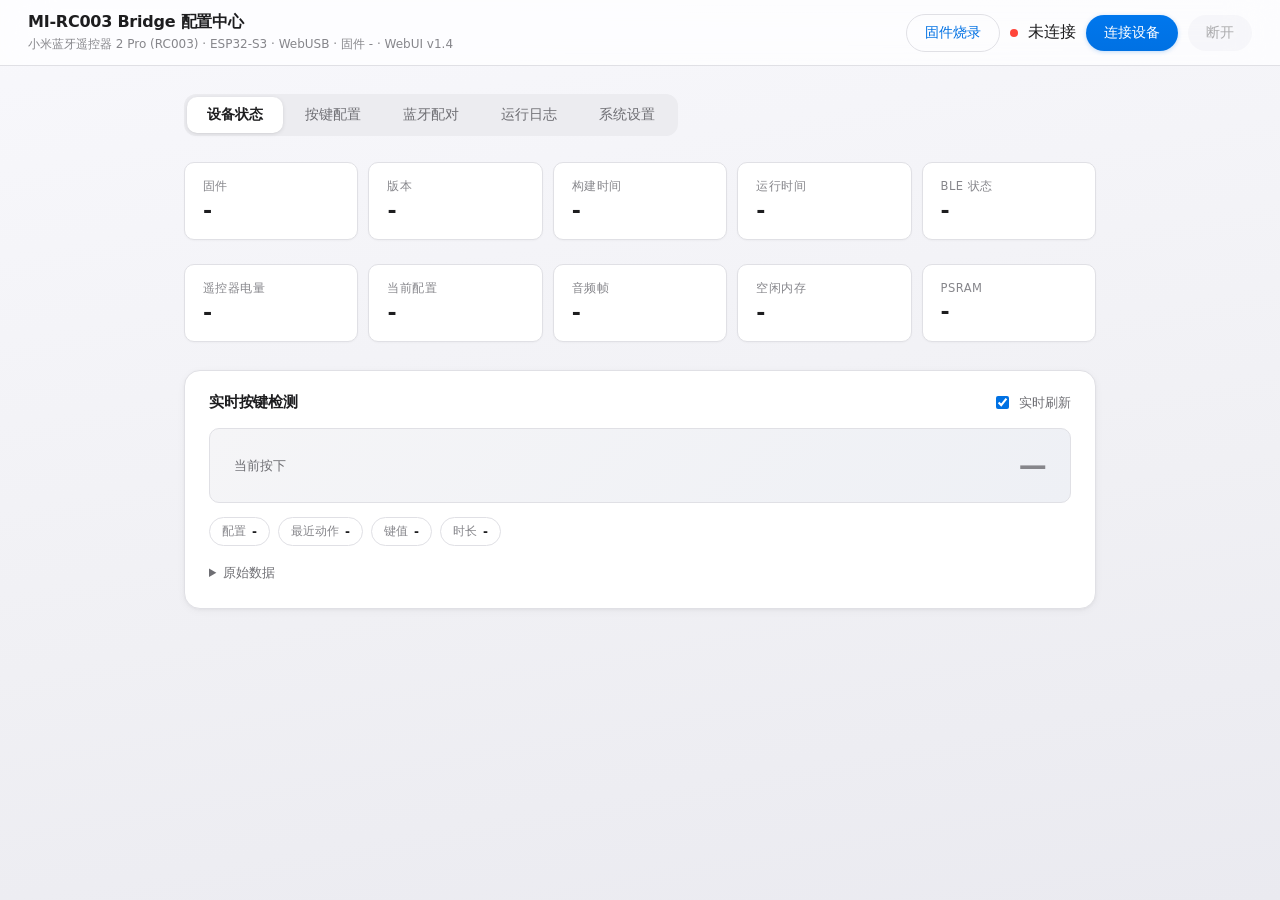
==== commit bbf12466: "feat: improve HID LED, click actions and WebUSB config UI - led: hold yellow from real HID output st" ====
--- a/webusb-config/index.html
+++ b/webusb-config/index.html
@@ -5,12 +5,11 @@
   <meta name="viewport" content="width=device-width, initial-scale=1.0" />
   <meta name="theme-color" content="#fbfbfd" />
   <title>MI-RC003 Bridge - WebUSB 配置中心</title>
-  <link rel="stylesheet" href="assets/style.css?v=30" />
+  <link rel="stylesheet" href="assets/style.css?v=38" />
 </head>
 <body>
   <header class="topbar">
     <div class="brand">
-      <div class="logo">MIRC<span>003</span></div>
       <div>
         <h1>MI-RC003 Bridge 配置中心</h1>
         <p class="subtitle">小米蓝牙遥控器 2 Pro (RC003) · ESP32-S3 · WebUSB · <span id="hdr-version">固件 -</span> · <span id="webui-version">WebUI -</span></p>
@@ -43,7 +42,7 @@
       <div class="grid stats">
         <div class="card stat"><span class="label">固件</span><span id="st-firmware" class="value">-</span></div>
         <div class="card stat"><span class="label">版本</span><span id="st-version" class="value">-</span></div>
-        <div class="card stat"><span class="label">构建时间</span><span id="st-build" class="value small">-</span></div>
+        <div class="card stat"><span class="label">构建时间</span><span id="st-build" class="value">-</span></div>
         <div class="card stat"><span class="label">运行时间</span><span id="st-uptime" class="value">-</span></div>
         <div class="card stat"><span class="label">BLE 状态</span><span id="st-ble" class="value">-</span></div>
         <div class="card stat"><span class="label">遥控器电量</span><span id="st-battery" class="value">-</span></div>
@@ -180,7 +179,7 @@
 
   <div id="toast" class="toast hidden"></div>
 
-  <script src="assets/mi-rc003.js?v=6"></script>
-  <script src="assets/app.js?v=41"></script>
+  <script src="assets/mi-rc003.js?v=7"></script>
+  <script src="assets/app.js?v=47"></script>
 </body>
 </html>
--- a/webusb-config/assets/style.css
+++ b/webusb-config/assets/style.css
@@ -67,17 +67,6 @@
 }
 
 .brand { display: flex; align-items: center; gap: 14px; }
-.logo {
-  font-weight: 700;
-  font-size: 15px;
-  letter-spacing: 0.04em;
-  color: #fff;
-  padding: 8px 13px;
-  border-radius: 11px;
-  background: linear-gradient(135deg, #1d1d1f 0%, #3a3a3c 100%);
-  box-shadow: 0 2px 8px rgba(0, 0, 0, 0.15);
-}
-.logo span { color: #a1a1a6; font-weight: 500; }
 h1 { font-size: 16px; font-weight: 600; }
 .subtitle { margin: 3px 0 0; color: var(--text-3); font-size: 12px; }
 
@@ -179,27 +168,13 @@
   border: 1px solid var(--border);
   box-shadow: var(--shadow-xs);
   transition: transform 0.2s ease, box-shadow 0.2s ease;
-  position: relative;
-  overflow: hidden;
-}
-.stat::before {
-  content: "";
-  position: absolute;
-  top: 0; left: 0;
-  width: 3px; height: 100%;
-  background: linear-gradient(180deg, var(--accent) 0%, rgba(0, 113, 227, 0.3) 100%);
-  border-radius: 0 2px 2px 0;
-  opacity: 0.6;
-  transition: opacity 0.2s ease;
 }
 .stat:hover {
   transform: translateY(-2px);
   box-shadow: var(--shadow-md);
 }
-.stat:hover::before { opacity: 1; }
 .stat .label { color: var(--text-3); font-size: 11.5px; font-weight: 500; text-transform: uppercase; letter-spacing: 0.04em; }
 .stat .value { font-size: 22px; font-weight: 700; letter-spacing: -0.025em; line-height: 1.1; }
-.stat .value.small { font-size: 12.5px; font-weight: 500; color: var(--text-2); letter-spacing: 0; }
 
 /* ----------------------------- buttons ----------------------------- */
 .btn {
@@ -316,30 +291,19 @@
 /* ----------------------------- remote (Xiaomi RC003) ----------------------------- */
 .remote {
   position: relative;
-  width: min(178px, 68vw);
+  width: min(154px, 62vw);
   margin: 0 auto;
-  padding: 30px 22px 36px;
+  padding: 30px 20px 36px;
   display: flex;
   flex-direction: column;
   align-items: center;
   border: none;
   border-radius: 30px;
-  /* Silver/aluminum body — natural lighting from upper-left */
-  background: linear-gradient(105deg, #dddad5 0%, #ccc9c3 40%, #bab6b0 75%, #b0aca6 100%);
+  /* Clean, brighter silver/aluminum body */
+  background: linear-gradient(145deg, #eeedea 0%, #e4e2de 50%, #d8d6d1 100%);
   box-shadow:
-    0 20px 50px rgba(0, 0, 0, 0.16),
-    0 6px 16px rgba(0, 0, 0, 0.08),
-    inset 0 1px 0 rgba(255, 255, 255, 0.55),
-    inset -1px 0 0 rgba(0, 0, 0, 0.06);
-}
-/* Inner bezel */
-.remote::before {
-  content: "";
-  position: absolute;
-  inset: 7px;
-  border-radius: 24px;
-  border: 1px solid rgba(255, 255, 255, 0.28);
-  pointer-events: none;
+    0 18px 40px rgba(0, 0, 0, 0.12),
+    0 4px 12px rgba(0, 0, 0, 0.06);
 }
 /* Top-light sheen */
 .remote::after {
@@ -347,7 +311,7 @@
   position: absolute;
   inset: 0;
   border-radius: 30px;
-  background: linear-gradient(180deg, rgba(255, 255, 255, 0.15) 0%, transparent 30%);
+  background: linear-gradient(180deg, rgba(255, 255, 255, 0.12) 0%, transparent 30%);
   pointer-events: none;
 }
 
@@ -358,65 +322,55 @@
   margin-bottom: 24px;
 }
 
-/* Power & Mic: outlined circles on silver body (not filled dark) */
+/* Power & Mic: flat circles on silver body */
 .utility {
   display: grid;
   place-items: center;
-  background: linear-gradient(160deg, #c2bfb9 0%, #b0aca6 100%);
+  background: #d3d0ca;
   color: #4a4a4a;
-  border: 1.5px solid #8a8580;
+  border: none;
   cursor: pointer;
   font-family: inherit;
-  transition: all 0.18s ease;
+  transition: background 0.18s ease, color 0.18s ease, transform 0.18s ease;
   width: 40px;
   height: 40px;
   border-radius: 50%;
-  box-shadow:
-    0 2px 4px rgba(0, 0, 0, 0.1),
-    inset 0 1px 0 rgba(255, 255, 255, 0.4);
 }
 .utility svg {
   width: 17px; height: 17px; fill: none;
   stroke: currentColor; stroke-width: 2; stroke-linecap: round; stroke-linejoin: round;
 }
 .utility:hover {
-  background: linear-gradient(160deg, #ccc9c3 0%, #bbb7b1 100%);
+  background: #c5c1bb;
   color: #2a2a2a;
-  transform: translateY(-1px);
-  box-shadow: 0 4px 10px rgba(0, 0, 0, 0.15), inset 0 1px 0 rgba(255, 255, 255, 0.5);
 }
 .utility:active {
-  transform: scale(0.95);
-  box-shadow: 0 1px 2px rgba(0, 0, 0, 0.1), inset 0 1px 3px rgba(0, 0, 0, 0.08);
-}
-
-/* Dark charcoal buttons (back, home, menu, TV, volume) — convex 3D */
+  background: #b7b3ad;
+  transform: scale(0.96);
+}
+
+/* Dark charcoal buttons (back, home, menu, TV, volume) — flat */
 .round, .volume button {
   display: grid;
   place-items: center;
-  background: radial-gradient(ellipse at 35% 30%, #3a3b3e 0%, #222324 60%, #1a1b1c 100%);
+  background: #2b2c2f;
   color: #8e8f91;
-  border: 1px solid #4a4b4d;
+  border: none;
   cursor: pointer;
   font-family: inherit;
-  transition: all 0.18s ease;
-  box-shadow:
-    0 3px 8px rgba(0, 0, 0, 0.25),
-    inset 0 1px 0 rgba(255, 255, 255, 0.07);
+  transition: background 0.18s ease, color 0.18s ease, transform 0.18s ease;
 }
 .round svg {
   width: 19px; height: 19px; fill: none;
   stroke: currentColor; stroke-width: 1.8; stroke-linecap: round; stroke-linejoin: round;
 }
 .round:hover, .volume button:hover {
-  background: radial-gradient(ellipse at 35% 30%, #484950 0%, #2e2f32 60%, #252628 100%);
+  background: #3a3c40;
   color: #c0c1c4;
-  transform: translateY(-1px);
-  box-shadow: 0 5px 14px rgba(0, 0, 0, 0.3), inset 0 1px 0 rgba(255, 255, 255, 0.09);
 }
 .round:active, .volume button:active {
-  transform: scale(0.95);
-  box-shadow: 0 1px 3px rgba(0, 0, 0, 0.2), inset 0 2px 4px rgba(0, 0, 0, 0.15);
+  background: #212225;
+  transform: scale(0.96);
 }
 
 /* D-pad: colored-ring style with icons */
@@ -507,12 +461,17 @@
 .round { width: 46px; height: 46px; border-radius: 50%; }
 .round.back svg { width: 21px; }
 .round.home svg, .round.menu svg { width: 19px; }
-.round.tv { font-size: 11px; font-weight: 700; }
+.round.tv { font-size: 10px; font-weight: 700; }
 .round.tv span {
-  padding: 2px 5px;
+  display: inline-flex;
+  align-items: center;
+  justify-content: center;
+  min-width: 21px;
+  height: 15px;
+  padding: 0 3px;
   border: 1.5px solid currentColor;
   border-radius: 4px;
-  letter-spacing: 0.04em;
+  line-height: 1;
 }
 .volume {
   width: 46px;
@@ -522,9 +481,8 @@
   display: grid;
   grid-template-rows: 1fr 1fr;
   border-radius: 23px;
-  border: 1px solid #4a4b4d;
-  background: radial-gradient(ellipse at 35% 30%, #3a3b3e 0%, #222324 60%, #1a1b1c 100%);
-  box-shadow: 0 3px 8px rgba(0, 0, 0, 0.25), inset 0 1px 0 rgba(255, 255, 255, 0.07);
+  border: none;
+  background: #2b2c2f;
 }
 .volume button { border-radius: 0; border: none; font-size: 20px; font-weight: 200; }
 .volume button:first-child { border-bottom: 1px solid #3a3b3e; }
@@ -564,7 +522,7 @@
 @keyframes modal-bg-in { from { opacity: 0; } }
 .modal.hidden, .hidden { display: none !important; }
 .modal-box {
-  width: min(680px, 100%);
+  width: min(1080px, 100%);
   max-height: 88vh;
   overflow: auto;
   background: var(--surface);
@@ -648,7 +606,7 @@
   box-shadow: inset 0 0 0 1px rgba(0, 0, 0, 0.14);
   transition: box-shadow 0.18s ease, transform 0.18s ease;
 }
-.layer-tab.device-active { border-color: var(--layer-color, var(--green)); color: var(--text); }
+.layer-tab.device-active { color: var(--text); }
 .layer-tab.device-active::before {
   transform: scale(1.15);
   box-shadow:
@@ -665,17 +623,6 @@
 }
 
 
-
-.btn.dirty { position: relative; }
-.btn.dirty::after {
-  content: "";
-  position: absolute;
-  top: -3px; right: -3px;
-  width: 9px; height: 9px;
-  border-radius: 50%;
-  background: var(--orange);
-  box-shadow: 0 0 0 2px #fff;
-}
 
 /* ----------------------------- live key status ----------------------------- */
 .live-meta { display: flex; flex-wrap: wrap; gap: 8px; margin: 0 0 14px; }
@@ -781,6 +728,108 @@
 }
 .preset:active { transform: scale(0.95); }
 
+/* ---- Visual keyboard layout ---- */
+/* One 92-column grid (4 columns per key unit). Keys are placed explicitly via
+   grid-row/grid-column so all clusters line up and the numpad "+"/"Enter" can
+   span two rows. The grid keeps a min width and scrolls on narrow screens. */
+.kb-full {
+  background: linear-gradient(180deg, var(--surface-2) 0%, #eceef3 100%);
+  border: 1px solid var(--border);
+  border-radius: var(--radius-sm);
+  padding: 10px;
+  overflow-x: auto;
+  -webkit-overflow-scrolling: touch;
+}
+.kb-rows {
+  display: grid;
+  grid-template-columns: repeat(92, minmax(0, 1fr));
+  grid-auto-rows: minmax(40px, 40px);
+  gap: 5px 0;
+  min-width: 920px;
+  align-items: stretch;
+}
+.kb-key {
+  display: flex;
+  flex-direction: column;
+  align-items: center;
+  justify-content: center;
+  gap: 1px;
+  margin: 1.5px;
+  height: 100%;
+  min-height: 40px;
+  padding: 1px 2px;
+  background: linear-gradient(180deg, #ffffff 0%, #f1f1f3 100%);
+  border: 1px solid #d4d4d9;
+  border-bottom-color: #c2c2c8;
+  border-radius: 5px;
+  color: #3a3a3c;
+  font-family: inherit;
+  font-size: 11px;
+  font-weight: 500;
+  line-height: 1;
+  text-align: center;
+  cursor: pointer;
+  overflow: hidden;
+  user-select: none;
+  box-shadow: 0 1px 0 rgba(0, 0, 0, 0.04);
+  transition: background 0.12s ease, border-color 0.12s ease, color 0.12s ease,
+    transform 0.08s ease, box-shadow 0.12s ease;
+}
+.kb-key:hover {
+  background: linear-gradient(180deg, #eaf3ff 0%, #d8e8fd 100%);
+  border-color: var(--accent);
+  color: var(--accent);
+  transform: translateY(-1px);
+  box-shadow: 0 2px 6px rgba(0, 113, 227, 0.15);
+}
+.kb-key:active {
+  transform: translateY(1px);
+  box-shadow: none;
+}
+.kb-key:focus-visible {
+  outline: 2px solid var(--accent);
+  outline-offset: 1px;
+}
+.kb-key.active {
+  background: linear-gradient(180deg, #3f9bff 0%, var(--accent) 100%);
+  border-color: var(--accent-deep);
+  color: #fff;
+  box-shadow: 0 0 0 2px rgba(0, 113, 227, 0.2), 0 2px 6px rgba(0, 113, 227, 0.35);
+}
+.kb-key.active:hover {
+  background: linear-gradient(180deg, #59aaff 0%, var(--accent-hover) 100%);
+  color: #fff;
+}
+.kb-key .kb-key-label {
+  pointer-events: none;
+  min-width: 0;
+  max-width: 100%;
+  white-space: nowrap;
+}
+.kb-key .kb-key-label.long {
+  font-size: 9px;
+  letter-spacing: -0.03em;
+}
+/* Symbol keycaps: shifted glyph above the base glyph */
+.kb-key .kb-leg {
+  display: block;
+  line-height: 1;
+  pointer-events: none;
+}
+.kb-key .kb-leg-shift { font-size: 8.5px; opacity: 0.6; }
+.kb-key .kb-leg-base { font-size: 11.5px; }
+
+/* Inline keyboard in editor */
+.kb-inline { margin-top: 6px; }
+.kb-inline .kb-full {
+  max-height: 320px;
+  overflow-y: auto;
+}
+.kb-selected-name {
+  color: var(--accent);
+  font-weight: 600;
+}
+
 /* ----------------------------- scrollbar ----------------------------- */
 ::-webkit-scrollbar { width: 6px; height: 6px; }
 ::-webkit-scrollbar-track { background: transparent; }
@@ -799,7 +848,9 @@
 @media (max-width: 640px) {
   .topbar { padding: 10px 14px; }
   main { padding: 18px 14px 80px; }
-  .remote { width: min(160px, 68vw); padding: 24px 18px 32px; border-radius: 26px; }
+  .remote { width: min(138px, 62vw); padding: 24px 16px 32px; border-radius: 26px; }
   .stats { grid-template-columns: repeat(auto-fill, minmax(130px, 1fr)); }
   .stat .value { font-size: 20px; }
-}
+  .kb-full { padding: 8px; }
+  .kb-rows { min-width: 860px; }
+}
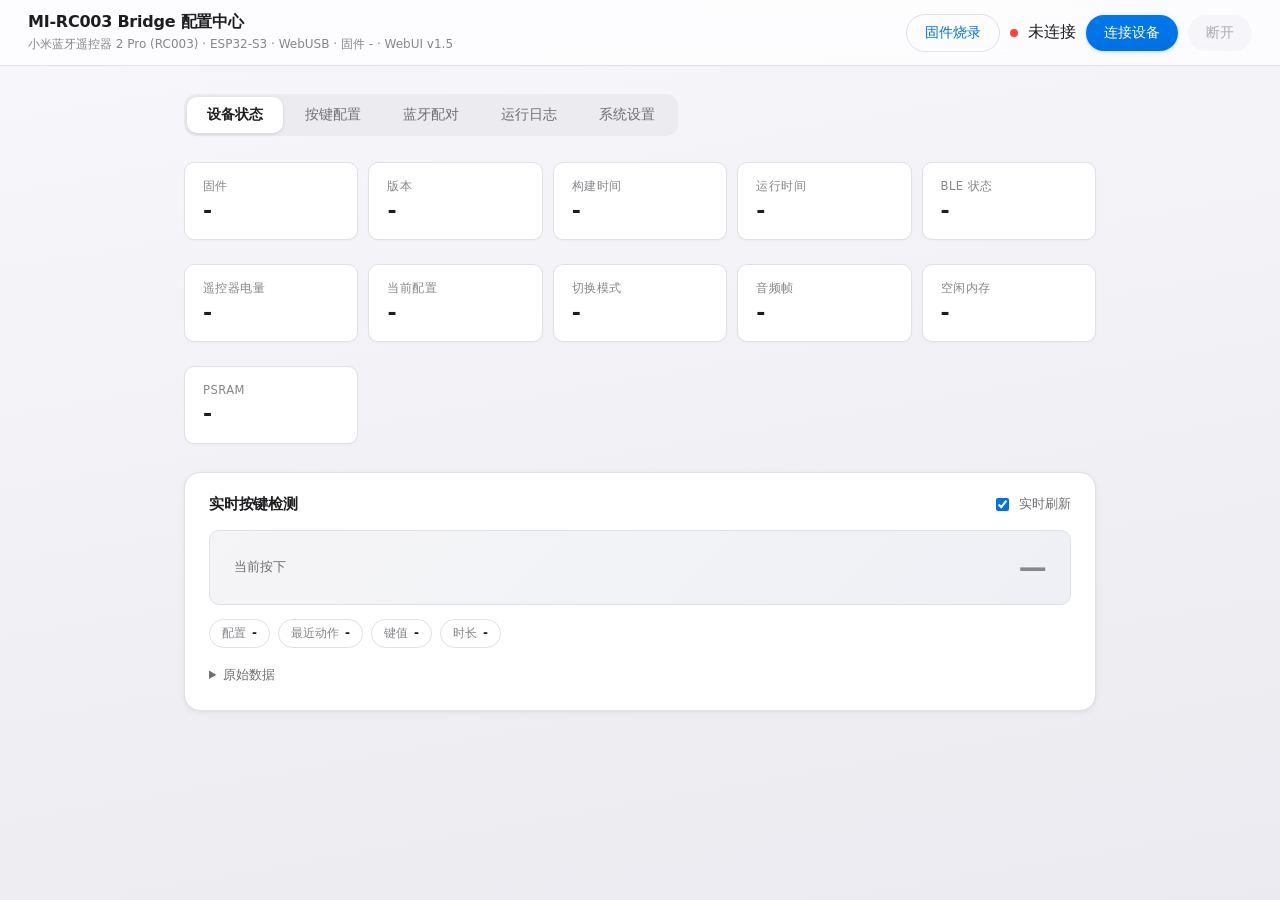
==== commit c77940d3: "feat(release): configuration switch mode, WebUI refresh, v1.3.0 - keymap: add ACTION_ENTER_SWITCH_MO" ====
--- a/webusb-config/index.html
+++ b/webusb-config/index.html
@@ -5,7 +5,7 @@
   <meta name="viewport" content="width=device-width, initial-scale=1.0" />
   <meta name="theme-color" content="#fbfbfd" />
   <title>MI-RC003 Bridge - WebUSB 配置中心</title>
-  <link rel="stylesheet" href="assets/style.css?v=38" />
+  <link rel="stylesheet" href="assets/style.css?v=40" />
 </head>
 <body>
   <header class="topbar">
@@ -47,6 +47,7 @@
         <div class="card stat"><span class="label">BLE 状态</span><span id="st-ble" class="value">-</span></div>
         <div class="card stat"><span class="label">遥控器电量</span><span id="st-battery" class="value">-</span></div>
         <div class="card stat"><span class="label">当前配置</span><span id="st-layer" class="value">-</span></div>
+        <div class="card stat"><span class="label">切换模式</span><span id="st-switch" class="value">-</span></div>
         <div class="card stat"><span class="label">音频帧</span><span id="st-frames" class="value">-</span></div>
         <div class="card stat"><span class="label">空闲内存</span><span id="st-heap" class="value">-</span></div>
         <div class="card stat"><span class="label">PSRAM</span><span id="st-psram" class="value">-</span></div>
@@ -80,6 +81,7 @@
           <h3>配置方案</h3>
           <div class="row">
             <button id="btn-keymap-activate" class="btn small">设为当前配置</button>
+            <button id="btn-switch-open" class="btn small">配置切换模式…</button>
             <button id="btn-keymap-refresh" class="btn small">读取</button>
             <button id="btn-keymap-save" class="btn small primary">保存到设备</button>
             <button id="btn-keymap-reset" class="btn small danger">恢复出厂</button>
@@ -179,7 +181,28 @@
 
   <div id="toast" class="toast hidden"></div>
 
-  <script src="assets/mi-rc003.js?v=7"></script>
-  <script src="assets/app.js?v=47"></script>
+  <!-- 配置切换模式弹窗 -->
+  <div id="switch-modal" class="modal hidden">
+    <div class="modal-box">
+      <div class="card-head">
+        <h3>配置切换模式</h3>
+        <button id="switch-modal-close" class="btn small">关闭</button>
+      </div>
+      <p class="hint">
+        长按「电视键」进入配置切换模式（短按仍为 F8）；也可在按键配置中把任意按键的动作设为「进入配置切换模式」。<br />
+        进入后指示灯以当前配置颜色呼吸闪烁：按「确定键」切换回默认配置，按方向键切换到对应配置并自动退出；再次按「当前配置中绑定为进入切换模式」的按键退出（仅当前配置的绑定有效），「返回键」始终可退出，电视键仅在「连按 5 次进入」或「当前配置绑定为切换键」时可退出，约 5 秒无操作自动退出。<br />
+        若当前配置未设置切换按键，可快速连按「电视键」5 次进入切换模式；进入后 2 秒内忽略电视键，避免连按尾键立即退出。<br />
+        「确定键」固定为默认配置，不可修改；下方仅可修改四个方向键对应的配置。
+      </p>
+      <div id="switch-map" class="switch-map"></div>
+      <div class="row end">
+        <button id="switch-modal-cancel" class="btn small">取消</button>
+        <button id="switch-modal-apply" class="btn small primary">应用</button>
+      </div>
+    </div>
+  </div>
+
+  <script src="assets/mi-rc003.js?v=8"></script>
+  <script src="assets/app.js?v=51"></script>
 </body>
 </html>
--- a/webusb-config/assets/style.css
+++ b/webusb-config/assets/style.css
@@ -175,6 +175,7 @@
 }
 .stat .label { color: var(--text-3); font-size: 11.5px; font-weight: 500; text-transform: uppercase; letter-spacing: 0.04em; }
 .stat .value { font-size: 22px; font-weight: 700; letter-spacing: -0.025em; line-height: 1.1; }
+.stat .value.on { color: var(--accent); }
 
 /* ----------------------------- buttons ----------------------------- */
 .btn {
@@ -286,6 +287,93 @@
   border-color: var(--text);
   color: #fff;
   box-shadow: 0 2px 8px rgba(0, 0, 0, 0.15);
+}
+
+/* ----------------------------- switch map ----------------------------- */
+.switch-map {
+  display: grid;
+  grid-template-columns: repeat(auto-fill, minmax(220px, 1fr));
+  gap: 10px;
+  margin-top: 16px;
+}
+.switch-row {
+  display: flex;
+  align-items: center;
+  justify-content: space-between;
+  gap: 10px;
+  padding: 10px 14px;
+  border: 1px solid var(--border-strong);
+  border-radius: 12px;
+  background: var(--surface);
+}
+.switch-row .switch-key {
+  font-size: 14px;
+  font-weight: 500;
+  color: var(--text);
+}
+.switch-row.locked { background: var(--bg); }
+.switch-row.locked .switch-key { color: var(--text-2); }
+.switch-picker { position: relative; flex: 0 0 auto; }
+.switch-picker-btn {
+  display: inline-flex;
+  align-items: center;
+  gap: 8px;
+  min-width: 132px;
+  padding: 7px 10px;
+  border-radius: 8px;
+  border: 1px solid var(--border-strong);
+  background: var(--surface);
+  color: var(--text);
+  font-size: 13px;
+  cursor: pointer;
+  transition: border-color 0.15s ease;
+}
+.switch-picker-btn:hover:not(:disabled) { border-color: var(--accent); }
+.switch-picker-btn:disabled { cursor: default; opacity: 0.7; }
+.switch-picker-name { flex: 1; text-align: left; }
+.switch-caret { color: var(--text-3); font-size: 10px; }
+.switch-dot {
+  width: 10px;
+  height: 10px;
+  border-radius: 50%;
+  flex: 0 0 auto;
+  box-shadow: inset 0 0 0 1px rgba(0, 0, 0, 0.12);
+}
+.switch-picker-menu {
+  position: absolute;
+  top: calc(100% + 4px);
+  right: 0;
+  z-index: 30;
+  min-width: 100%;
+  padding: 4px;
+  border-radius: 10px;
+  border: 1px solid var(--border-strong);
+  background: var(--surface);
+  box-shadow: 0 8px 24px rgba(0, 0, 0, 0.16);
+  display: flex;
+  flex-direction: column;
+  gap: 2px;
+}
+.switch-picker-menu.hidden { display: none; }
+.switch-picker-item {
+  display: flex;
+  align-items: center;
+  gap: 8px;
+  padding: 7px 10px;
+  border: none;
+  border-radius: 7px;
+  background: transparent;
+  color: var(--text);
+  font-size: 13px;
+  text-align: left;
+  cursor: pointer;
+  white-space: nowrap;
+}
+.switch-picker-item:hover { background: var(--bg); }
+.switch-picker-item.active {
+  background: rgba(0, 113, 227, 0.12);
+  color: var(--accent);
+  font-weight: 600;
 }
 
 /* ----------------------------- remote (Xiaomi RC003) ----------------------------- */
